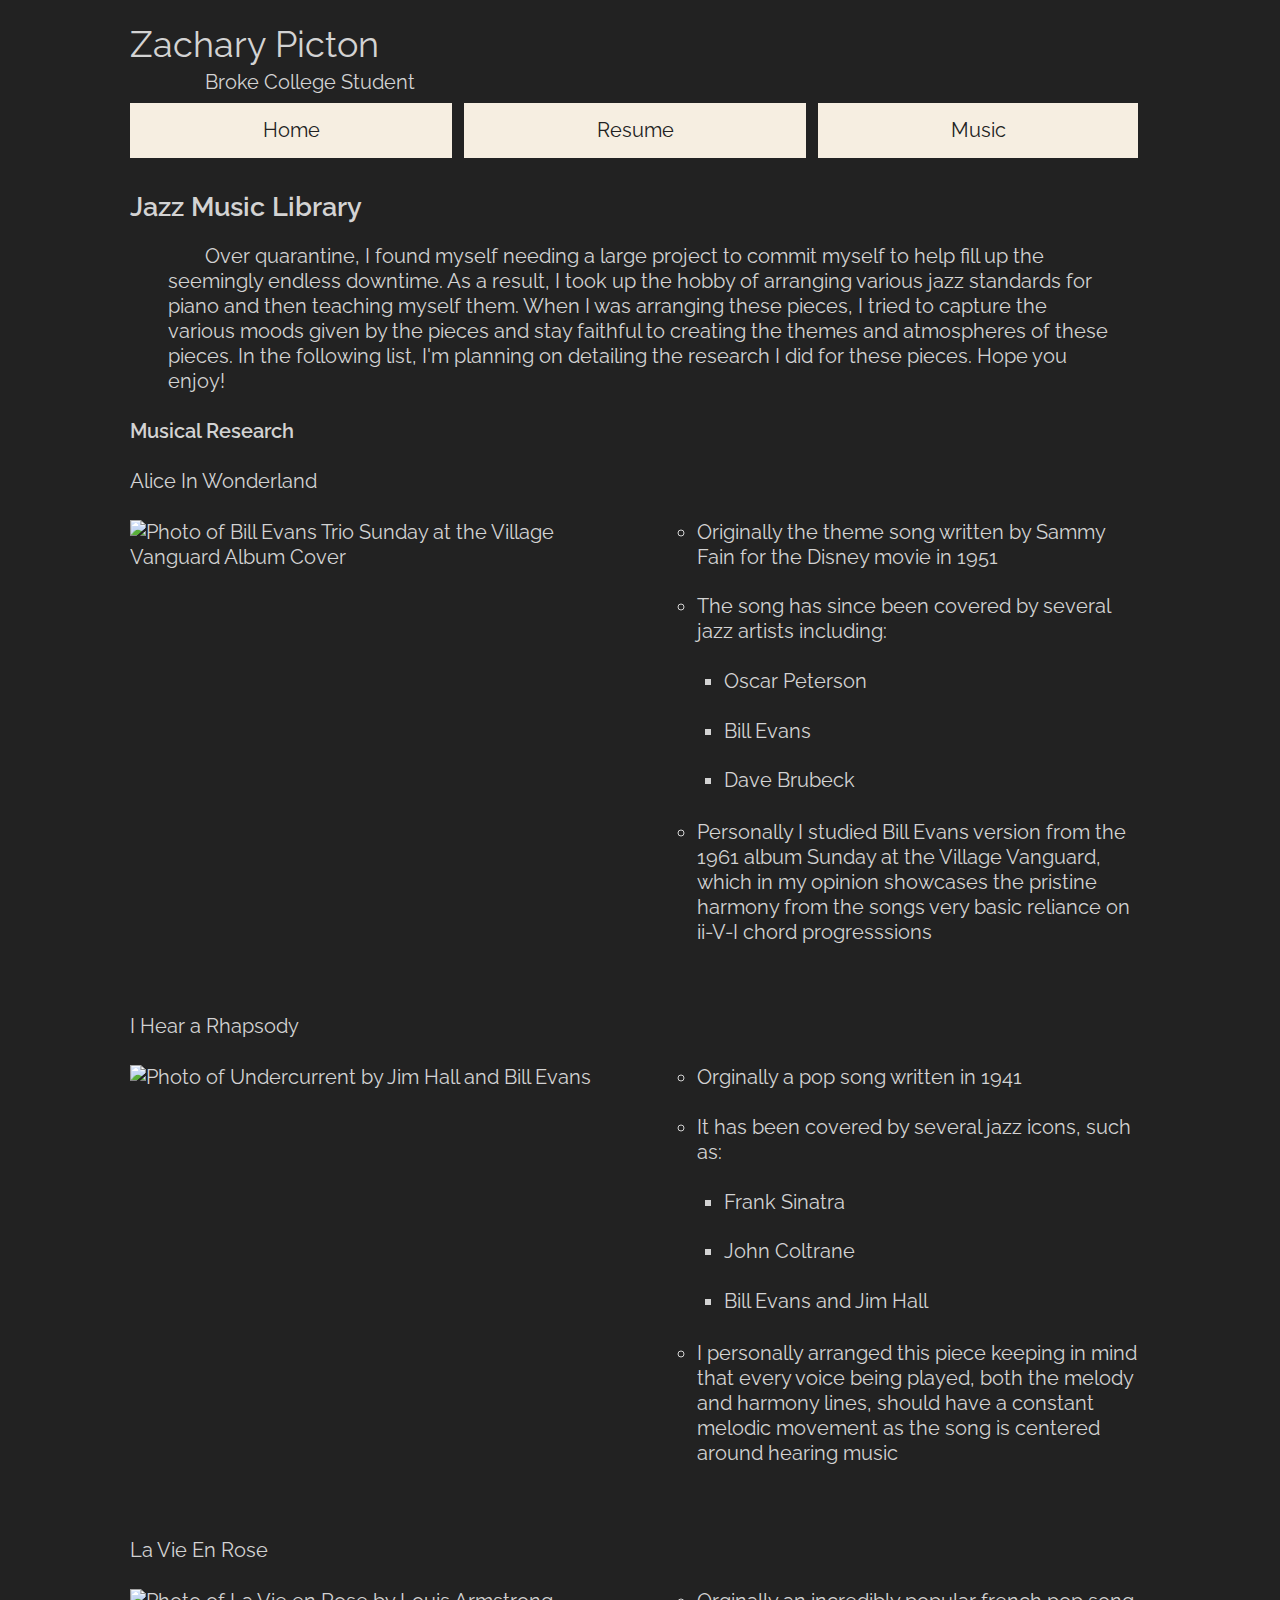
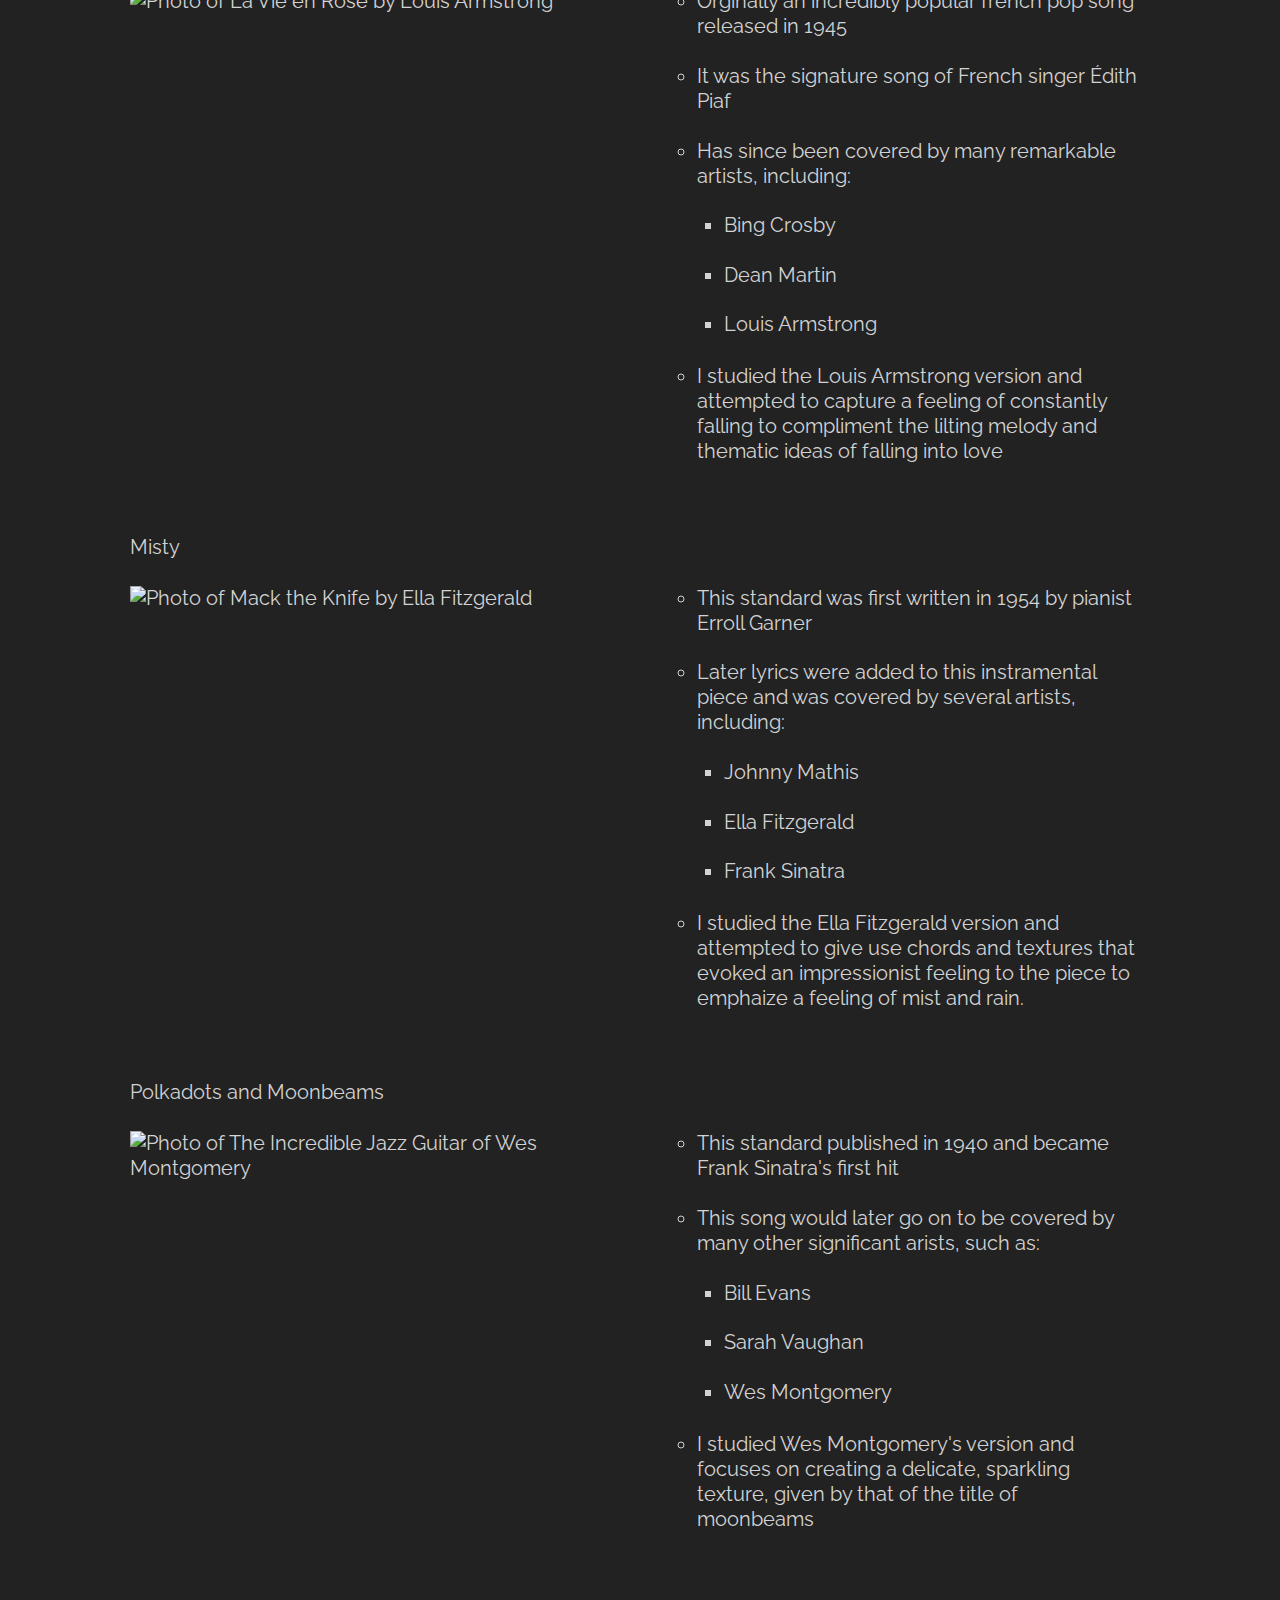
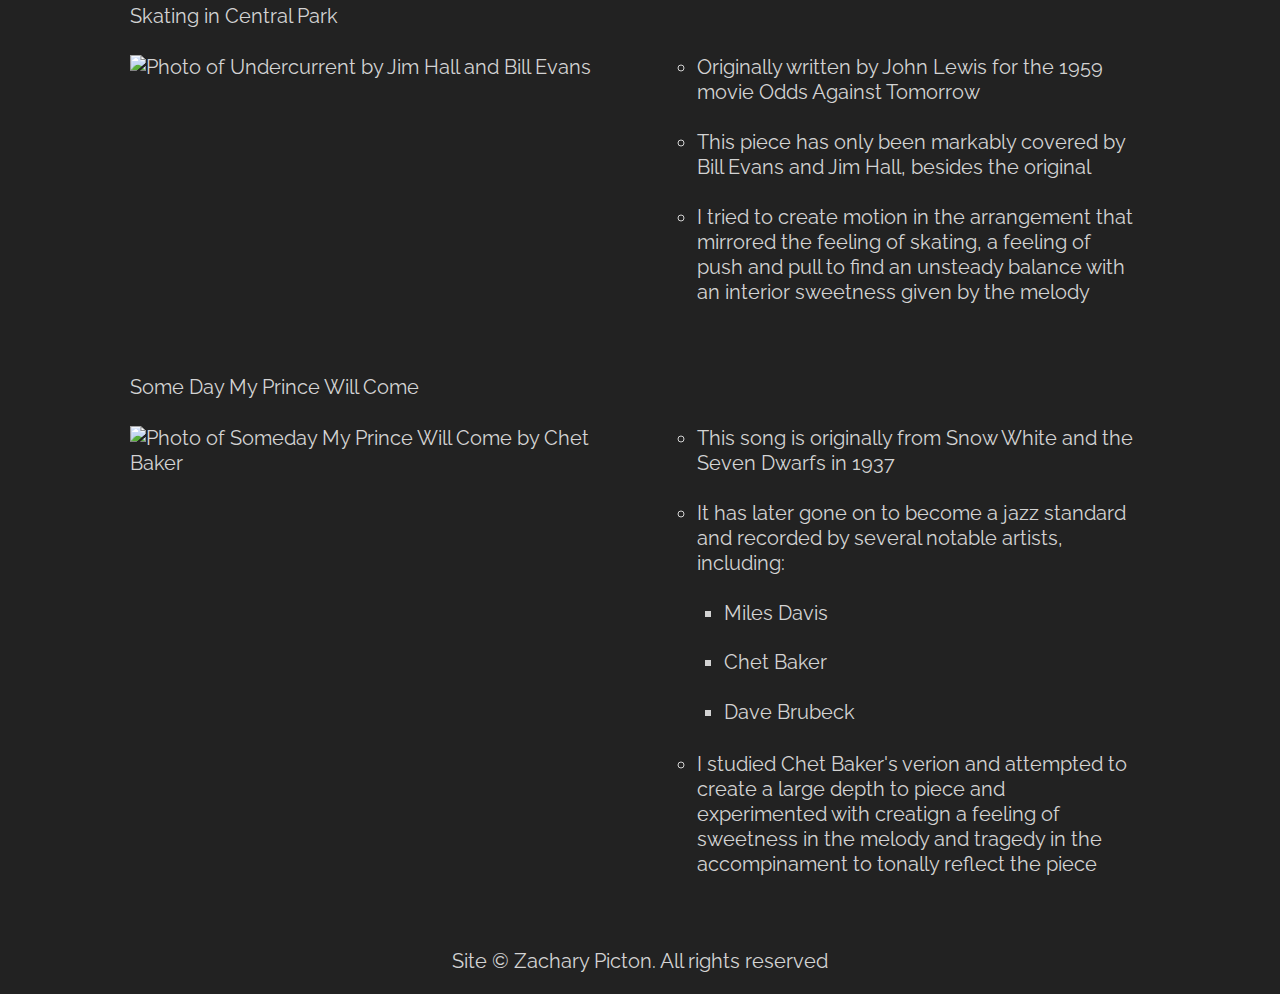
==== music/index.html @ b750ab3f "Add final slash on links for photos" ====
<!DOCTYPE html>
<html lang="en">
  <head>
    <title>Zachary Picton: Music</title>
    <meta name="viewport" content="width=device-width,initial-scale=1.0,shrink-to-fit=none" />
    <meta charset="utf-8" />
    <link rel="stylesheet" href="../assets/css/screen.css"/>
  </head>
  <body>
    <header id="header">
      <h1>Zachary Picton</h1>
      <p class="subheader">Broke College Student</p>
    </header>
    <nav id="navigation">
      <ul class="nav">
        <li><a href="../index.html">Home</a></li>
        <li><a href="../resume/index.html">Resume</a></li>
        <li><a href="../music/index.html">Music</a></li>
      </ul>
    </nav>
    <main id="content">
      <h2>Jazz Music Library</h2>
      <aside id="context">
        <p>
          Over quarantine, I found myself needing a large project to commit
          myself to help fill up the seemingly endless downtime. As a result, I
          took up the hobby of arranging various jazz standards for piano and
          then teaching myself  them. When I was arranging these pieces, I tried
          to capture the various  moods given by the pieces and stay faithful to
          creating the themes and atmospheres of these pieces. In the following
          list, I'm planning on detailing the research I did for these pieces.
          Hope you enjoy!
        </p>
      </aside>
      <section id="scores">
        <h3>Musical Research</h3>
        <ul class="music">
          <li class="title">Alice In Wonderland</li>
          <li class="photo">
            <figure class="alice">
              <img src="../assets/img/bill evans trio.jpg/"
              alt="Photo of Bill Evans Trio Sunday at the Village Vanguard
              Album Cover"/>
              <figcaption>
                <ul class="info">
                  <li class="active">
                    Originally the theme song written by Sammy Fain for the
                    Disney movie in 1951
                  </li>
                  <li class="active">
                    The song has since been covered by several jazz artists
                    including:
                    <ul class="post">
                      <li class="artist">Oscar Peterson</li>
                      <li class="artist">Bill Evans</li>
                      <li class="artist">Dave Brubeck</li>
                    </ul>
                  </li>
                  <li class="active">
                    Personally I studied Bill Evans version from the 1961 album
                    Sunday at the Village Vanguard, which in my opinion
                    showcases the pristine harmony from the songs very basic
                    reliance on ii-V-I chord progresssions
                  </li>
                </ul>
              </figcaption>
            </figure>
          </li>
          <li class="title">I Hear a Rhapsody</li>
          <li class="photo">
            <figure class="rhapsody">
              <img src="../assets/img/skating.jpg/"
              alt="Photo of Undercurrent by Jim Hall and Bill Evans" />
              <figcaption>
                <ul class="info">
                  <li class="active">
                    Orginally a pop song written in 1941
                  </li>
                  <li class="active">
                    It has been covered by several jazz
                    icons, such as:
                    <ul class="post">
                      <li class="artist">Frank Sinatra</li>
                      <li class="artist">John Coltrane</li>
                      <li class="artist">Bill Evans and Jim Hall</li>
                    </ul>
                  </li>
                  <li class="active">
                    I personally arranged this piece keeping in mind that every
                    voice being played, both the melody and harmony lines,
                    should have a constant melodic movement as the song is
                    centered around hearing music
                  </li>
                </ul>
              </figcaption>
            </figure>
          </li>
          <li class="title">La Vie En Rose</li>
          <li class="photo">
            <figure class="rose">
              <img src="../assets/img/la vie en rose.jpg/"
              alt="Photo of La Vie en Rose by Louis Armstrong" />
              <figcaption>
                <ul class="info">
                  <li class="active">
                    Orginally an incredibly popular french pop song released in
                    1945
                  </li>
                  <li class="active">
                    It was the signature song of French singer Édith Piaf
                  </li>
                  <li class="active">
                    Has since been covered by many remarkable artists,
                    including:
                    <ul class="post">
                      <li class="artist">Bing Crosby</li>
                      <li class="artist">Dean Martin</li>
                      <li class="artist">Louis Armstrong</li>
                    </ul>
                  </li>
                  <li class="active">
                    I studied the Louis Armstrong version and attempted to
                    capture a feeling of constantly falling to compliment the
                    lilting melody and thematic ideas of falling into love
                  </li>
                  </ul>
              </figcaption>
            </figure>
          </li>
          <li class="title">Misty</li>
          <li class="photo">
            <figure class="misty">
              <img src="../assets/img/misty.jpg/"
              alt="Photo of Mack the Knife by Ella Fitzgerald" />
              <figcaption>
                <ul class="info">
                  <li class="active">
                    This standard was first written in 1954 by pianist Erroll
                    Garner
                  </li>
                  <li class="active">
                    Later lyrics were added to this instramental piece and was
                    covered by several artists, including:
                    <ul class="post">
                      <li class="artist">Johnny Mathis</li>
                      <li class="artist">Ella Fitzgerald</li>
                      <li class="artist">Frank Sinatra</li>
                    </ul>
                  </li>
                  <li class="active">
                    I studied the Ella Fitzgerald version and attempted to give
                    use chords and textures that evoked an impressionist feeling
                    to the piece to emphaize a feeling of mist and rain.
                  </li>
                </ul>
              </figcaption>
            </figure>
          </li>
          <li class="title">Polkadots and Moonbeams</li>
          <li class="photo">
            <figure class="polkadots">
              <img src="../assets/img/polkadots and moonbeams.jpg/"
              alt="Photo of The Incredible Jazz Guitar of Wes Montgomery" />
              <figcaption>
                <ul class="info">
                  <li class="active">
                    This standard published in 1940 and became Frank Sinatra's
                    first hit
                  </li>
                  <li class="active">
                    This song would later go on to be covered by many other
                    significant arists, such as:
                    <ul class="post">
                      <li class="artist">Bill Evans</li>
                      <li class="artist">Sarah Vaughan</li>
                      <li class="artist">Wes Montgomery</li>
                    </ul>
                  </li>
                  <li class="active">
                    I studied Wes Montgomery's version and focuses on creating a
                    delicate, sparkling texture, given by that of the title of
                    moonbeams
                  </li>
                </ul>
              </figcaption>
            </figure>
          </li>
          <li class="title">Skating in Central Park</li>
          <li class="photo">
            <figure class="central">
              <img src="../assets/img/skating.jpg/"
              alt="Photo of Undercurrent by Jim Hall and Bill Evans" />
              <figcaption>
                <ul class="info">
                  <li class="active">
                    Originally written by John Lewis for the 1959 movie Odds
                    Against Tomorrow
                  </li>
                  <li class="active">
                    This piece has only been markably covered by Bill Evans and
                    Jim Hall, besides the original
                  </li>
                  <li class="active">
                    I tried to create motion in the arrangement that mirrored
                    the feeling of skating, a feeling of push and pull to find
                    an unsteady balance with an interior sweetness given by the
                    melody
                  </li>
                </ul>
              </figcaption>
            </figure>
          </li>
          <li class="title">Some Day My Prince Will Come</li>
          <li class="photo">
            <figure class="prince">
              <img src="../assets/img/Capture.jpg/"
              alt="Photo of Someday My Prince Will Come by Chet Baker" />
              <figcaption>
                <ul class="info">
                  <li class="active">
                    This song is originally from Snow White and the Seven Dwarfs
                    in 1937
                  </li>
                  <li class="active">
                    It has later gone on to become a jazz standard and recorded
                    by several notable artists, including:
                    <ul class="post">
                      <li class="artist">Miles Davis</li>
                      <li class="artist">Chet Baker</li>
                      <li class="artist">Dave Brubeck</li>
                    </ul>
                  </li>
                  <li class="active">
                    I studied Chet Baker's verion and attempted to create a
                    large depth to piece and experimented with creatign a
                    feeling of sweetness in the melody and tragedy in the
                    accompinament to tonally reflect the piece
                  </li>
                </ul>
              </figcaption>
            </figure>
          </li>
        </ul>
      </section>
    </main>
    <footer id="footer">
      <p class="footer">Site &copy; Zachary Picton. All rights reserved</p>
    </footer>
  </body>
</html>
---- assets/css/screen.css ----
@import url("https://fonts.googleapis.com/css2?family=Raleway:ital,wght@0,300;0,400;1,300;1,400&display=swap");
/*@import url("//basehold.it/25");*/
/* http://meyerweb.com/eric/tools/css/reset/
   v2.0 | 20110126
   License: none (public domain)
*/
/* stylelint-disable */
a,abbr,acronym,address,applet,article,aside,audio,b,big,blockquote,body,canvas,caption,center,cite,code,dd,del,details,dfn,div,dl,dt,em,embed,fieldset,figcaption,figure,footer,form,h1,h2,h3,h4,h5,h6,header,hgroup,html,i,iframe,img,ins,kbd,label,legend,li,mark,menu,nav,object,ol,output,p,pre,q,ruby,s,samp,section,small,span,strike,strong,sub,summary,sup,table,tbody,td,tfoot,th,thead,time,tr,tt,u,ul,var,video{margin:0;padding:0;border:0;font:inherit;vertical-align:baseline}article,aside,details,figcaption,figure,footer,header,hgroup,main,menu,nav,section{display:block}html,.stylelint{line-height:1}body,.stylelint{line-height:inherit}ol,ul{list-style:none}blockquote,q{quotes:none}blockquote:after,blockquote:before,q:after,q:before{content:'';content:none}table{border-collapse:collapse;border-spacing:0}
/* stylelint-enable */

/* Begin site styles below */

/* base styles */
html {
  font-family: Raleway, "Hoefler Text", Georgia, "Times New Roman", sans-serif;
  font-size: 1.25em; /* 20/16=1.25*/
  line-height: 1.25em; /*25/20=1.25*/
  background: #222;
  color: #D3D3D3;
  padding: 1em; /*25/25=1*/
}

@supports (display: grid) {
  /* No L/R padding when we have grid...*/
  html { padding: 1em 0; }/*25/25=1*/
}

body {
  /* ...because we'll use columns to keep the content away from the edge of the viewport */
  display: grid;
  grid-template-columns: minmax(1em,1fr /*25/25=1*/) minmax(min-content,85ch) minmax(1em,1fr /*25/25=1*/);
}

header, nav, main, footer {
  grid-column: 2/3;
}

h1 {
  font-size: 1.7769em; /* 35.538/20=1.7769     two steps up modular scale */
  line-height: 1.406944679em; /*50/35.538=1.406944679*/
}

h2 {
  font-size: 1.333em; /* 26.66/20=1.333 */
  padding-top: 0.9377344336em; /*25/26.66=.9377344336 */
  margin-bottom: 0.9377344336em; /*25/26.66=.9377344336 */
  font-weight: 600;
}

h3 {
  margin-top: 1.25em; /*25/20=1.25*/
  margin-bottom: 1.25em; /*25/20=1.25*/
  font-weight: 600;
}

h3.edu {
  margin-top: 0.83335em; /*16.667/20=.83335*/
}

h4 {
  padding-bottom: 0.83335em;/*16.667/20=.83335*/
}

h4.addy {
  padding-bottom: 0.83335em;/*16.667/20=.83335*/
}

p {
  text-indent: 1.875em; /*37.5/20=1.875*/
  padding-left: 0.55555em; /*11.111/20=.55555*/
  padding-right: 0.55555em; /*11.111/20=.55555*/
}

p.subheader {
  text-indent: 0;
}

p.footer {
  text-indent: 0;
  text-align: center;
}

li {
  margin-top: 0.4em; /*8/20=.4*/
}

li.active {
  padding-bottom: 0.83335em; /*16.667/20=.83335*/
}

li.artist,
li.task {
  padding-top: 0.83335em; /*16.667/20=.83335*/
}

li.title {
  padding-bottom: 0.9em;  /*18/20=.9*/
}

ul.info {
  padding-left: 1.2em; /*30/25=1.5*/
  list-style-type: circle;
}

ul.active {
  padding-left: 1em; /*25/25=1.25*/
  padding-bottom: 0.44444em; /*11.111/25=.44444*/
  list-style-type: circle;
}
ul.post {
  padding-left: 1.333em;/*33.325/25=1.333*/
  list-style-type: square;
  padding-bottom: 0.1em; /*2/20=0.1*/
}
ul.artists,
ul.tasks {
  padding-left: 1.77688em; /*44.422/25=1.77688*/
  list-style-type: circle;
}
img {
  display: block;
  max-width: 100%;
  height: auto;
  margin-left: auto;
  margin-right: auto;
  padding-bottom: 1.25em; /*25/20=1.25*/
}
section.break {
  padding-bottom: 0.83335em; /*16.667/20=.83335*/
}
figure.alice,
figure.misty {
  padding-bottom: 0.83335em;  /*16.667/20=.83335*/
}
figure.rhapsody,
figure.polkadots,
figure.prince {
  padding-bottom: 1em; /*20/20=1*/
}
figure.rose,
figure.central {
  padding-bottom: 0.9em; /*18/20=.9*/
}



/* layout styles */


/* Modular Styles */
.nav a {
  display: block;
  text-decoration: none;
  background: #f6eee1;
  color: #222;
  padding: 0.75em; /*15/20=.75*/
}
.nav li {
  padding-bottom: 1.666666666666666666em; /*25/20=1.25*/
}
.nav a:hover {
  background: #ebdabc;
}

/* state styles */

@media screen and (min-width: 20.625em) { /*330/16=20.625*/
  .nav {
    display: flex;
  }
  .nav::after {
    content: "";
    display: block;
    clear: both;
    float: none;
  }
  .nav li {
    text-align: center;
    padding-bottom: 1.25em; /*25/20=1.25*/

    /*Layout w/ floats */
    float: left;
    width: 33.33333333333%;

    /* layout w/ flexbox*/
    flex: 1 1 auto;
  }
  @supports (display: flex) {
    .nav li {
      width: auto;
    }
  }
  .nav a {
    margin-right: 0.6em; /*12/20=.6*/
  }
  .nav li:last-child {
    margin-right: 0;
  }
  h2 {
    padding-top: 0.4em; /*8/20=.4*/
  }
  h3 {
    font-weight: 600;
  }
  p.subheader {
    text-indent: 1.875em; /*37.5/20=1.875*/
  }
}

@media screen and (min-width: 37.5em) { /*600/16=37.5*/
  p {
    padding-left: 1.875em; /*37.5/20=1.875*/
    padding-right: 1.875em; /*37.5/20=1.875*/
  }
  figure::after,
  section::after {
    content: "";
    display: block;
    clear: both;
    float: none;
  }
  figure img {
    float: left;
    width: 50%;
  }
  figure {
    margin-bottom: 1.8em; /*36/20=1.8*/
    clear: both;
    float: none;
  }
  figcaption {
    /*padding-left: 52%; /* All browsers get this close-enough value... */
    padding-left: calc(50% + 1.666666666666666666em); /* calc()-supporting browsers get the precise value. */
    padding-right: 0.6em; /*12/20=.6*/
    text-align: left;
  }
}
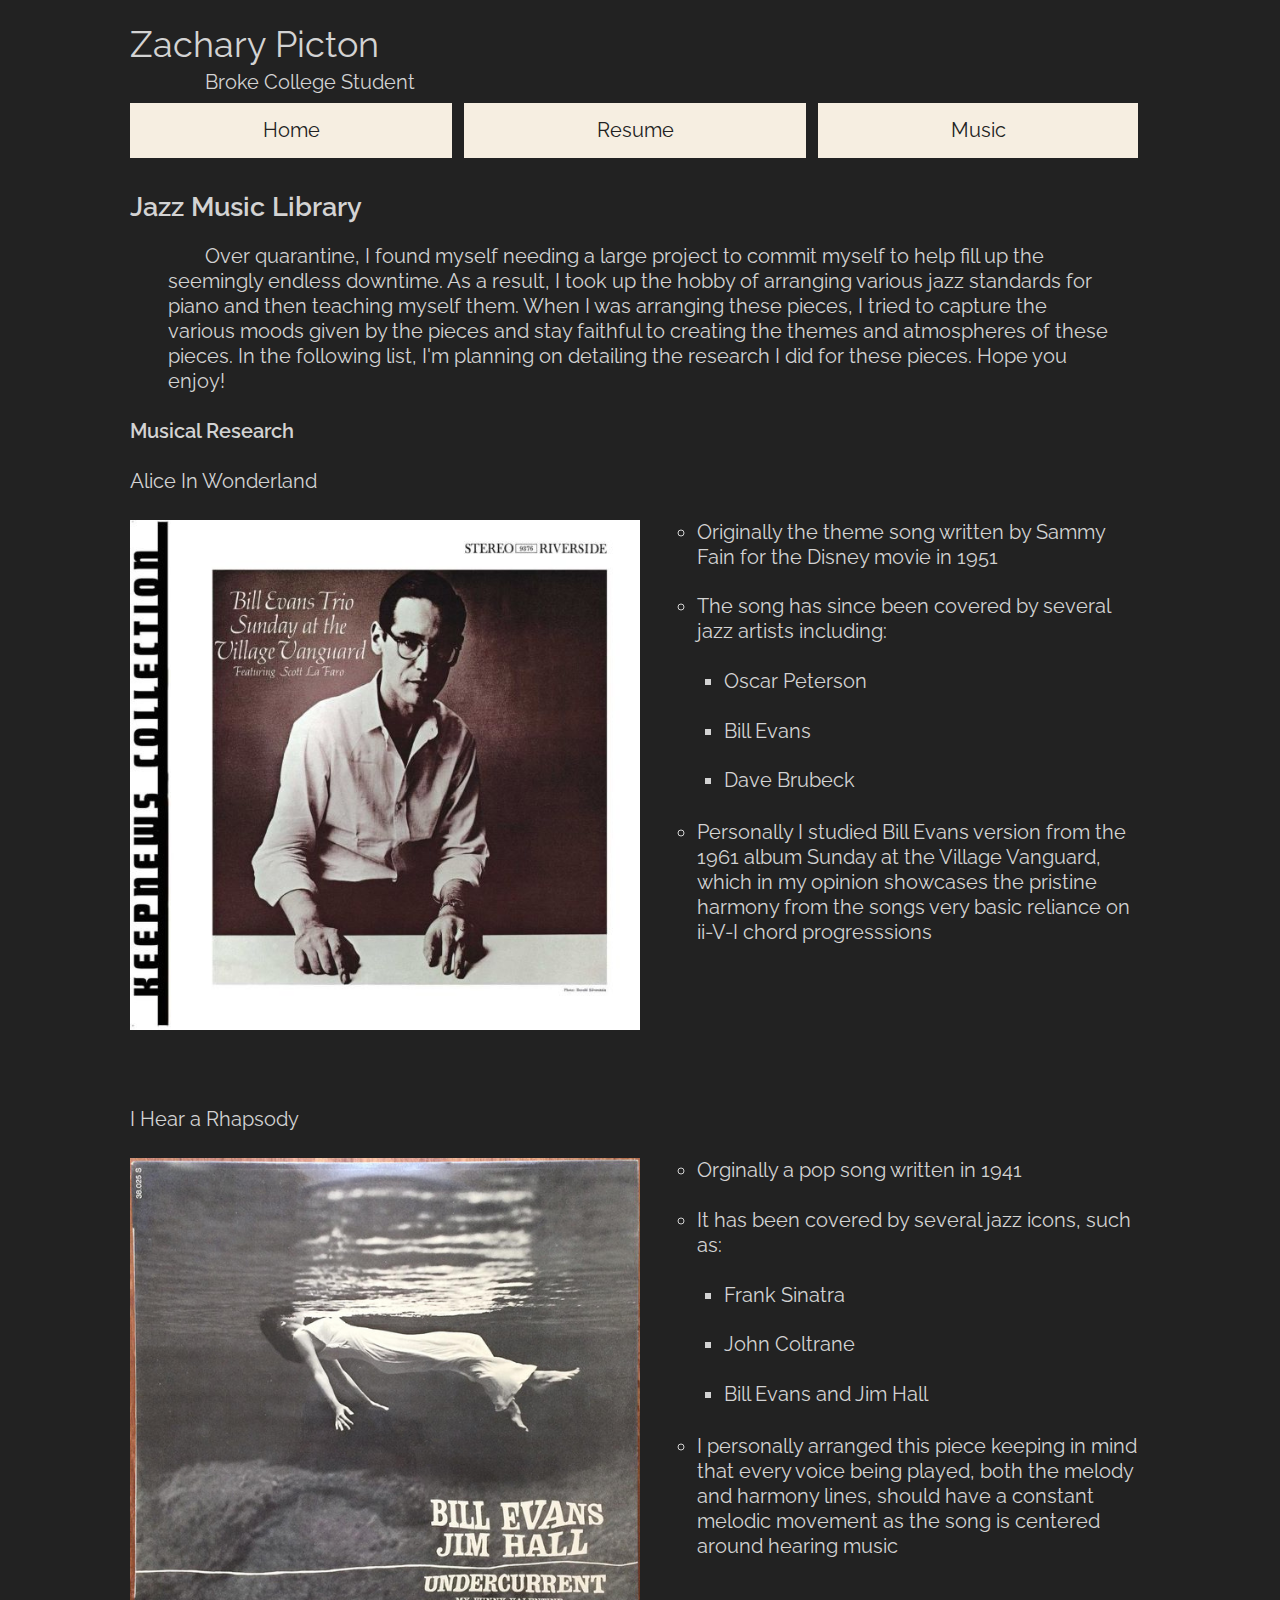
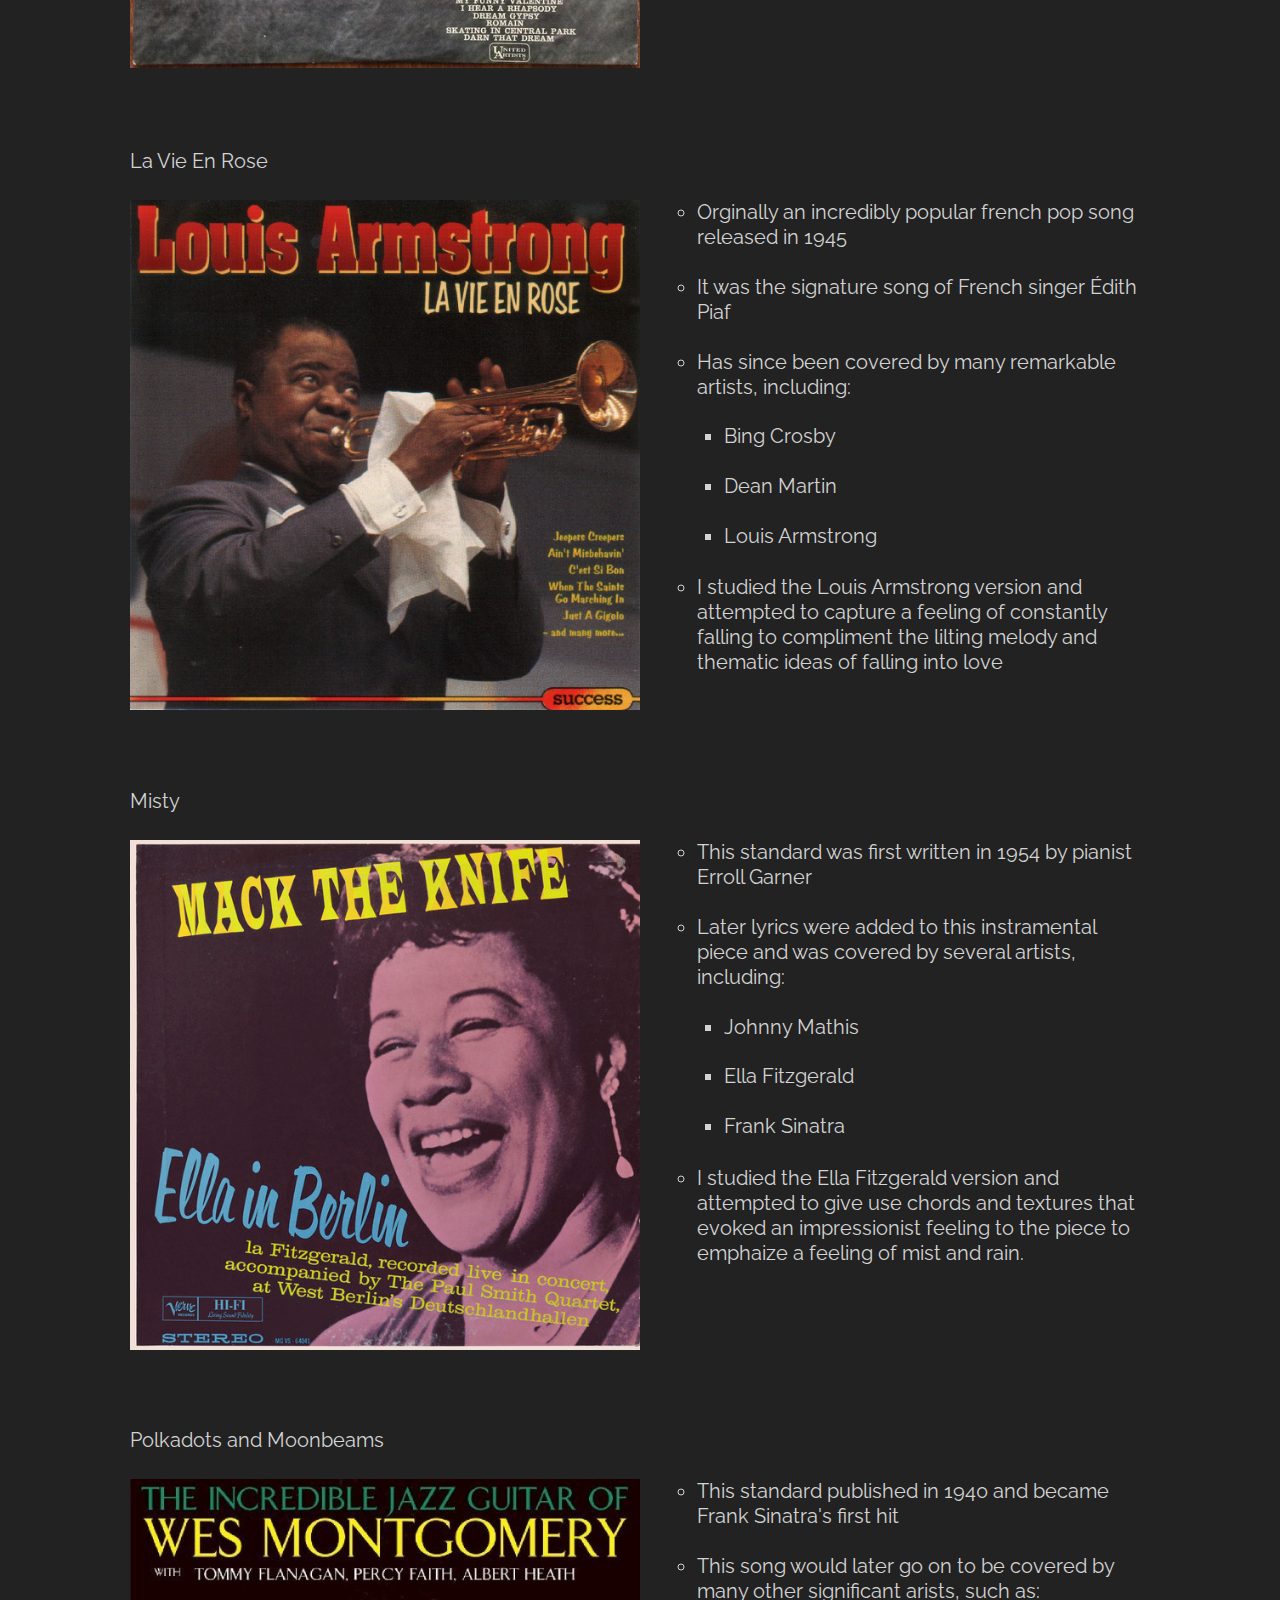
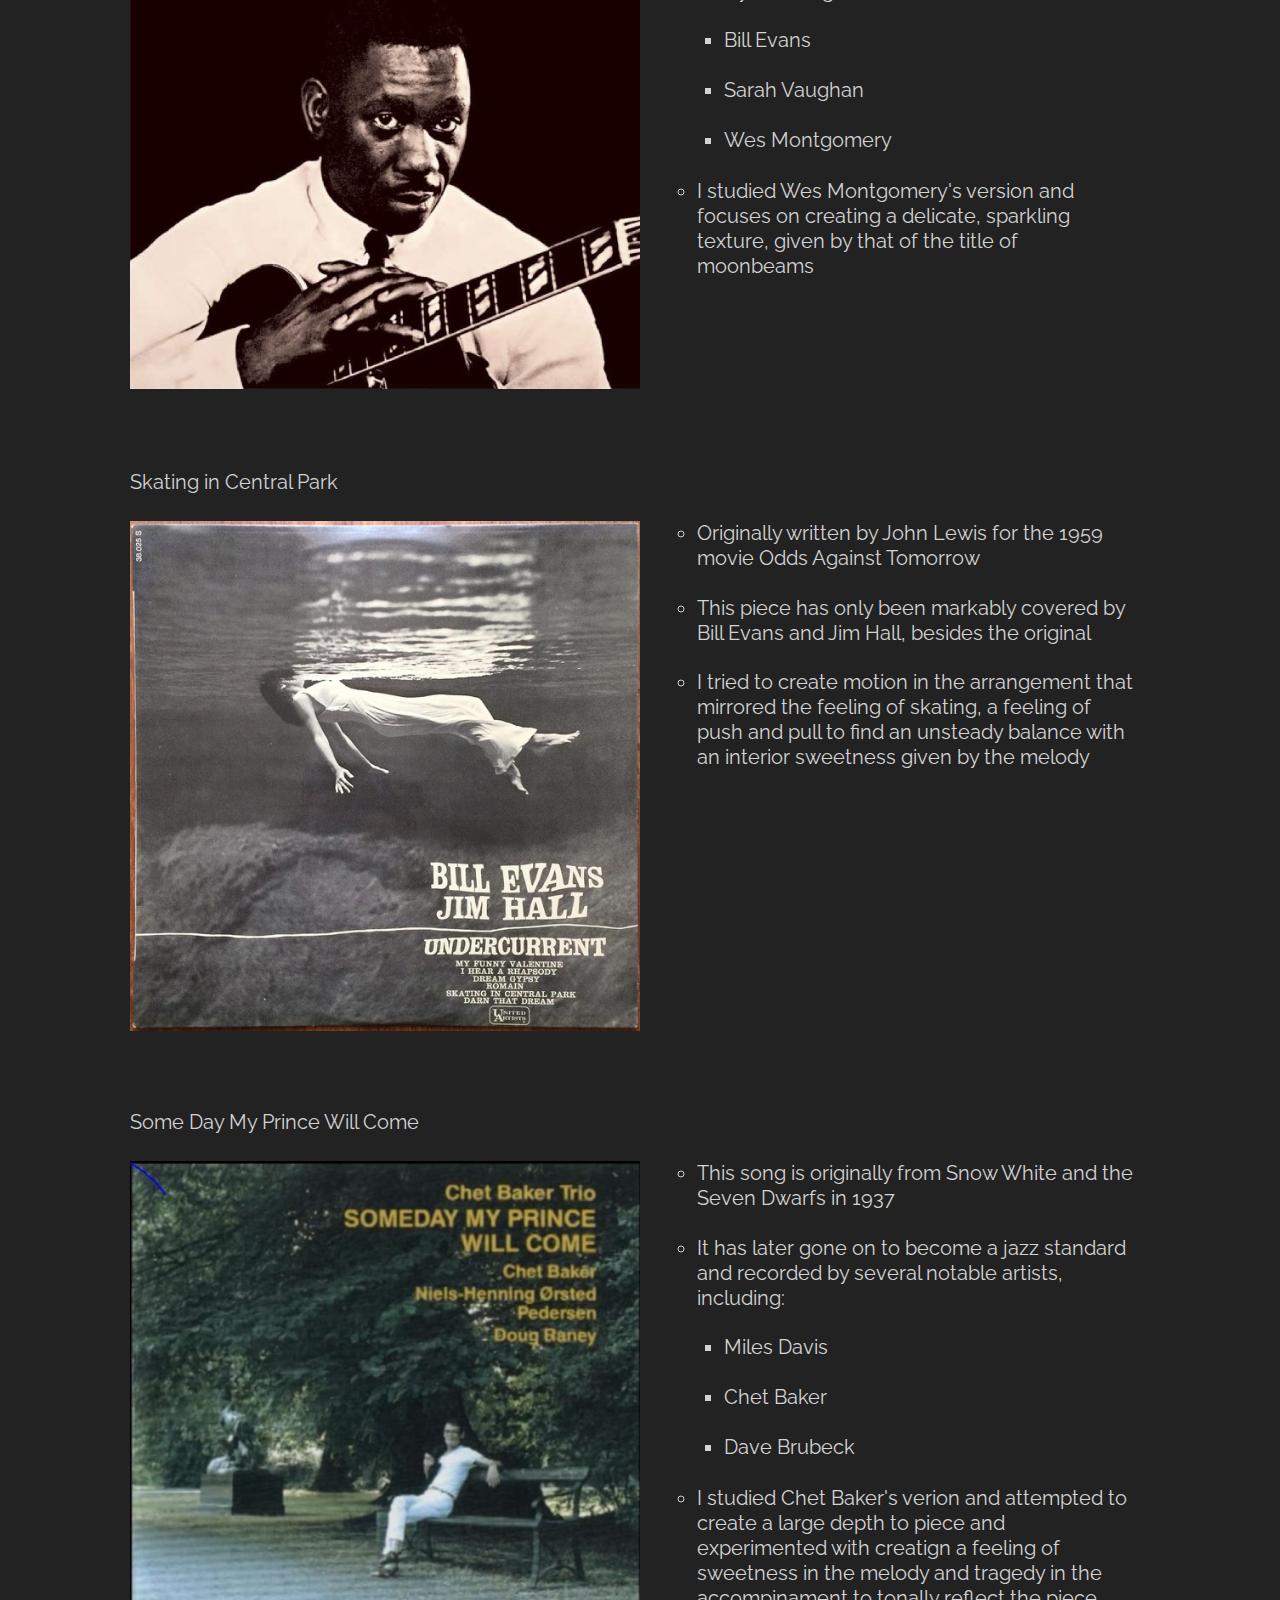
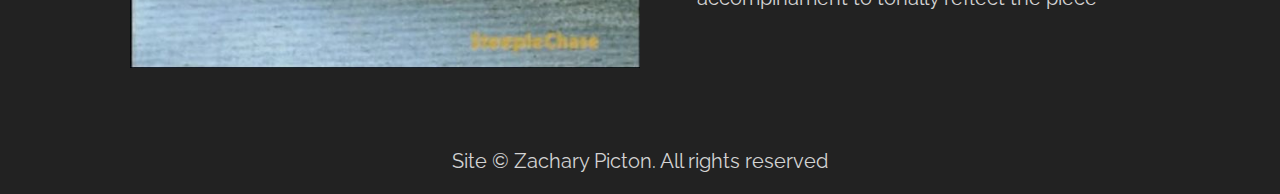
==== commit 139419be: "Adjust address for images" ====
--- a/music/index.html
+++ b/music/index.html
@@ -38,7 +38,7 @@
           <li class="title">Alice In Wonderland</li>
           <li class="photo">
             <figure class="alice">
-              <img src="../assets/img/bill evans trio.jpg/"
+              <img src="/assets/img/bill evans trio.jpg"
               alt="Photo of Bill Evans Trio Sunday at the Village Vanguard
               Album Cover"/>
               <figcaption>
@@ -69,7 +69,7 @@
           <li class="title">I Hear a Rhapsody</li>
           <li class="photo">
             <figure class="rhapsody">
-              <img src="../assets/img/skating.jpg/"
+              <img src="/assets/img/skating.jpg"
               alt="Photo of Undercurrent by Jim Hall and Bill Evans" />
               <figcaption>
                 <ul class="info">
@@ -98,7 +98,7 @@
           <li class="title">La Vie En Rose</li>
           <li class="photo">
             <figure class="rose">
-              <img src="../assets/img/la vie en rose.jpg/"
+              <img src="/assets/img/la vie en rose.jpg"
               alt="Photo of La Vie en Rose by Louis Armstrong" />
               <figcaption>
                 <ul class="info">
@@ -130,7 +130,7 @@
           <li class="title">Misty</li>
           <li class="photo">
             <figure class="misty">
-              <img src="../assets/img/misty.jpg/"
+              <img src="/assets/img/misty.jpg"
               alt="Photo of Mack the Knife by Ella Fitzgerald" />
               <figcaption>
                 <ul class="info">
@@ -159,7 +159,7 @@
           <li class="title">Polkadots and Moonbeams</li>
           <li class="photo">
             <figure class="polkadots">
-              <img src="../assets/img/polkadots and moonbeams.jpg/"
+              <img src="/assets/img/polkadots and moonbeams.jpg"
               alt="Photo of The Incredible Jazz Guitar of Wes Montgomery" />
               <figcaption>
                 <ul class="info">
@@ -188,7 +188,7 @@
           <li class="title">Skating in Central Park</li>
           <li class="photo">
             <figure class="central">
-              <img src="../assets/img/skating.jpg/"
+              <img src="/assets/img/skating.jpg"
               alt="Photo of Undercurrent by Jim Hall and Bill Evans" />
               <figcaption>
                 <ul class="info">
@@ -213,7 +213,7 @@
           <li class="title">Some Day My Prince Will Come</li>
           <li class="photo">
             <figure class="prince">
-              <img src="../assets/img/Capture.jpg/"
+              <img src="/assets/img/Capture.JPG"
               alt="Photo of Someday My Prince Will Come by Chet Baker" />
               <figcaption>
                 <ul class="info">
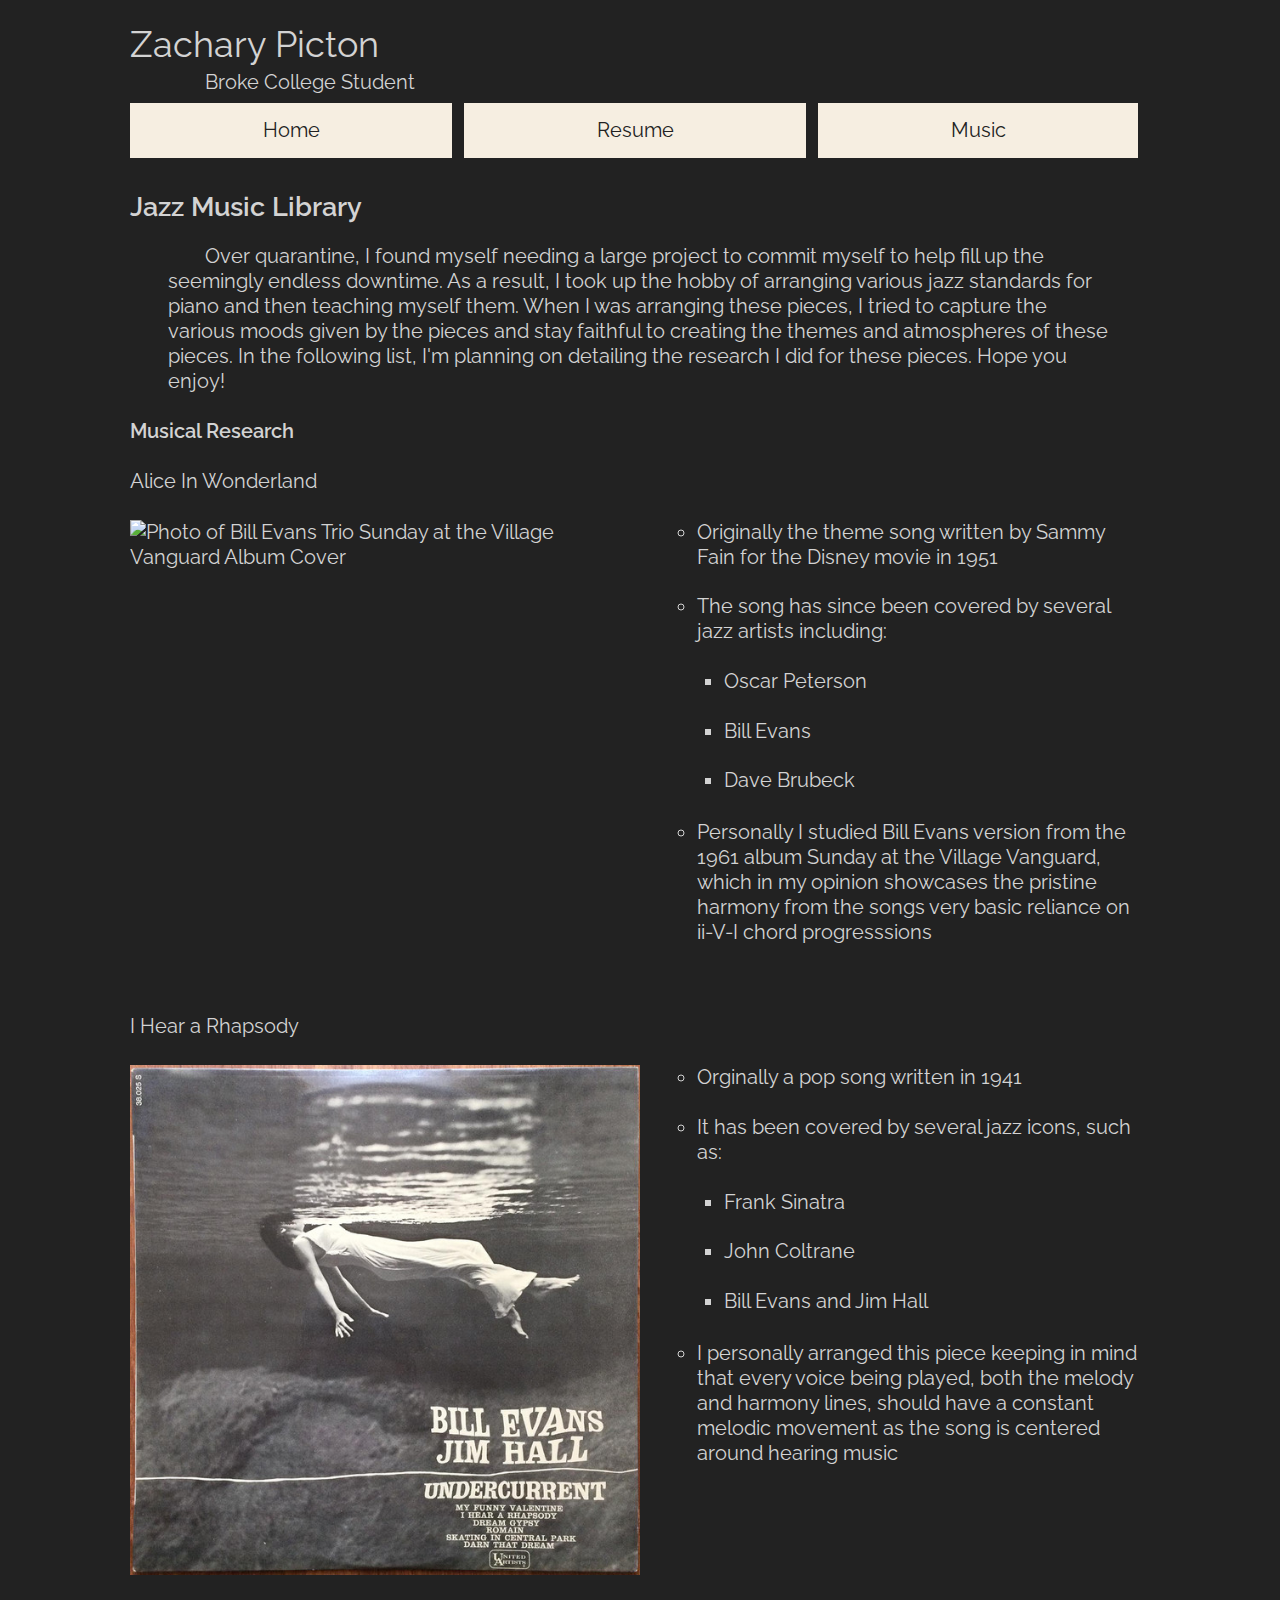
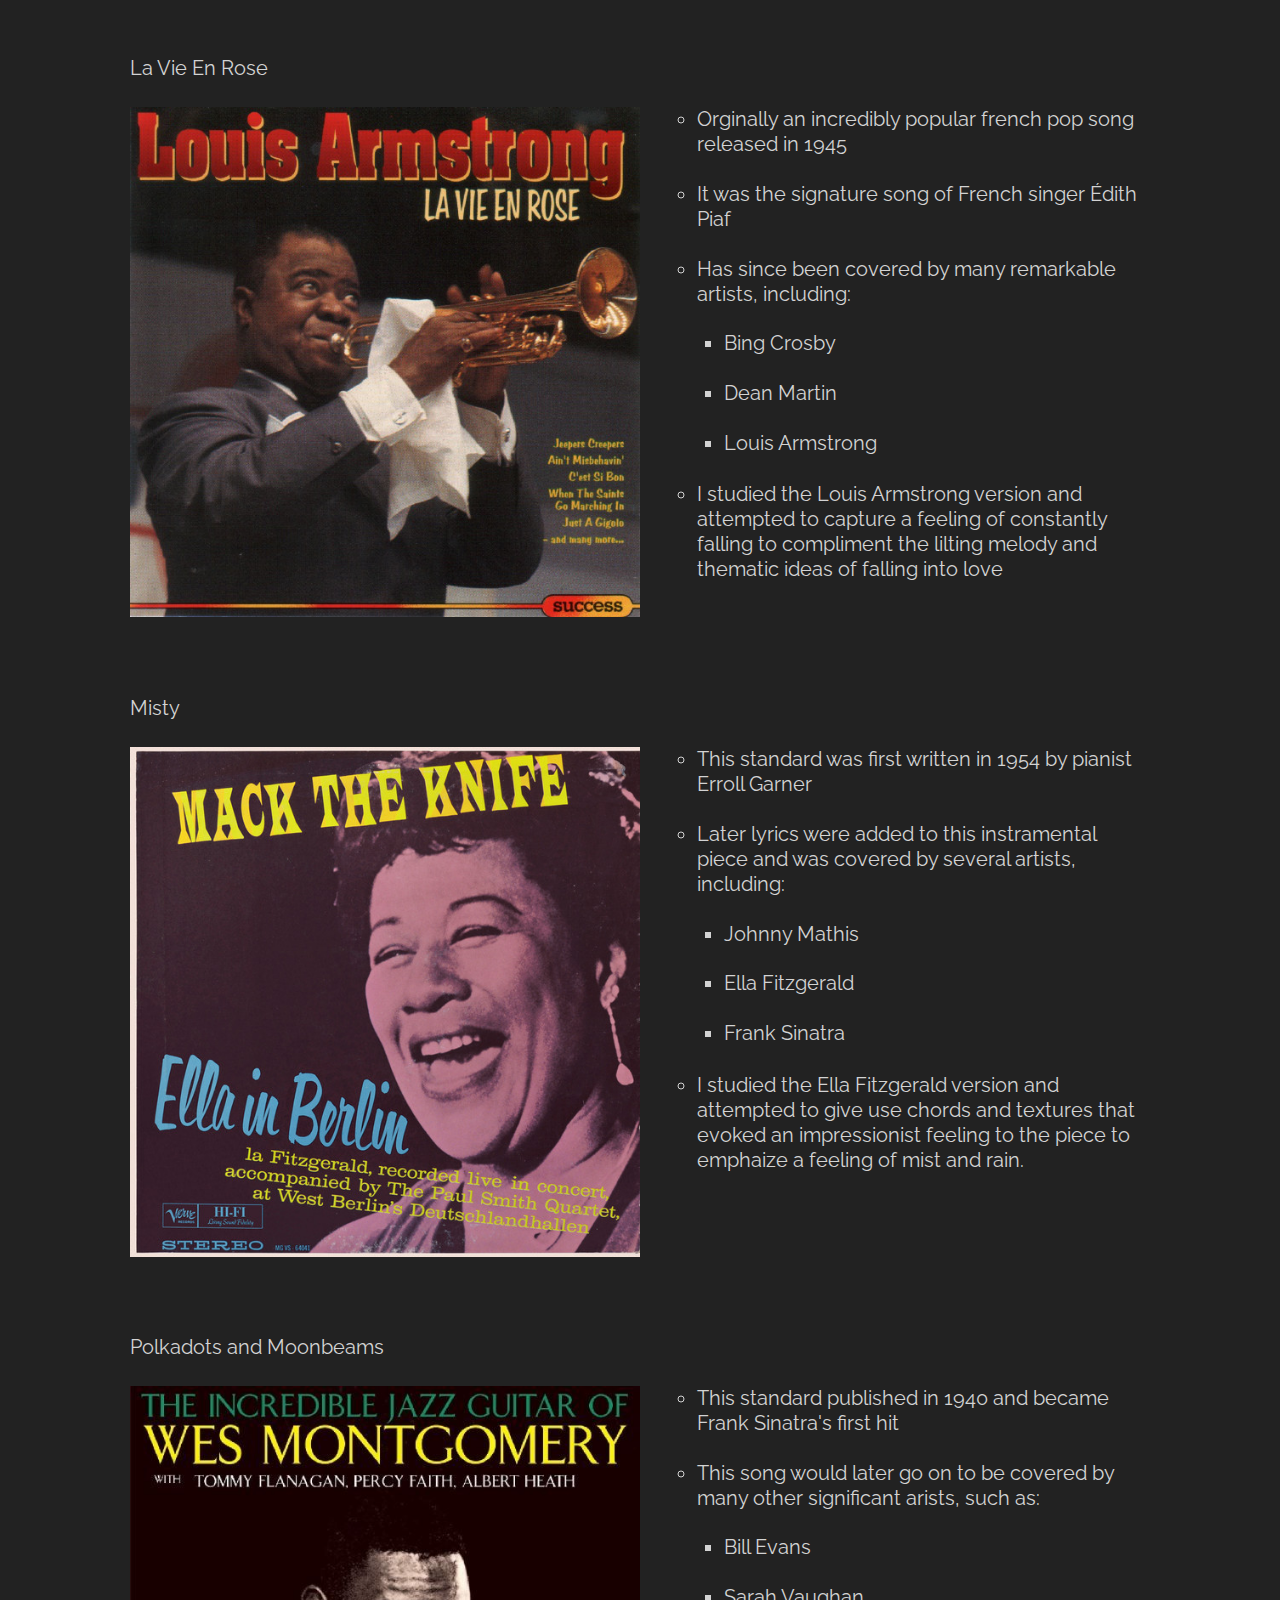
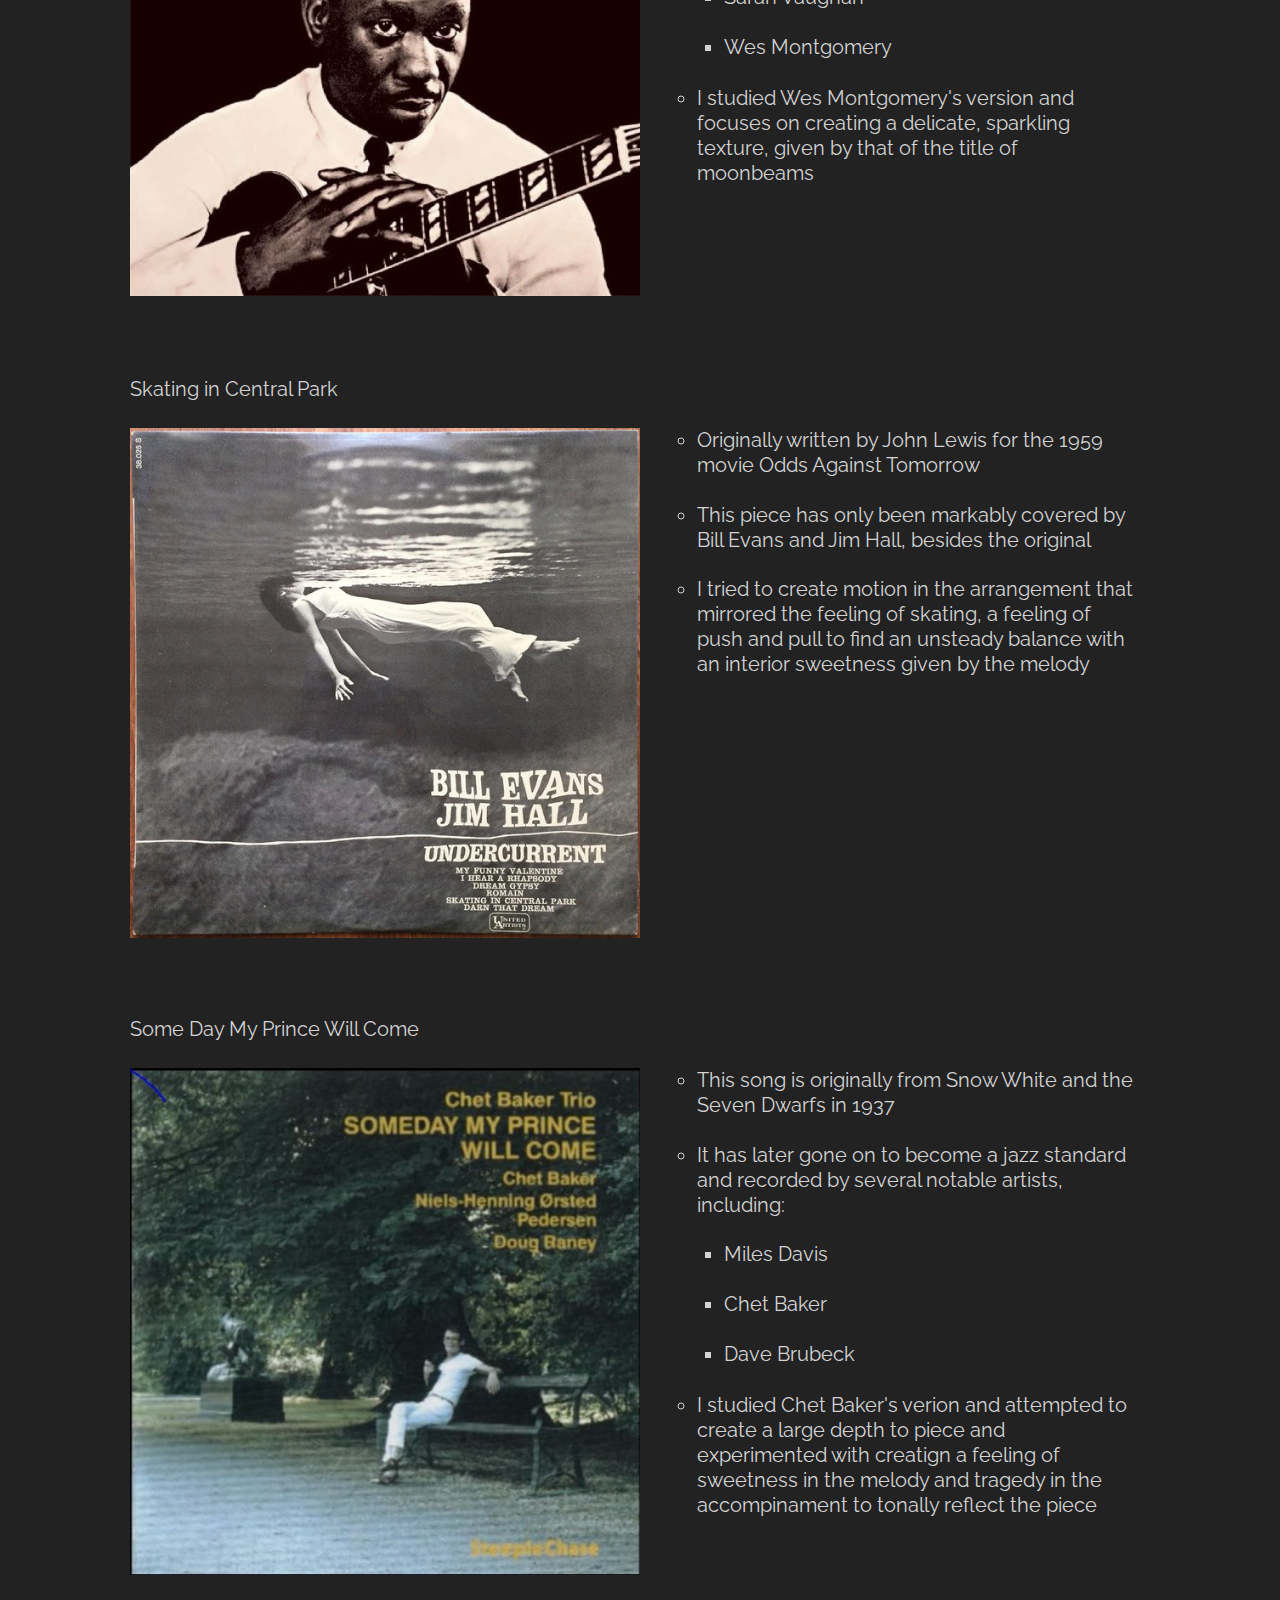
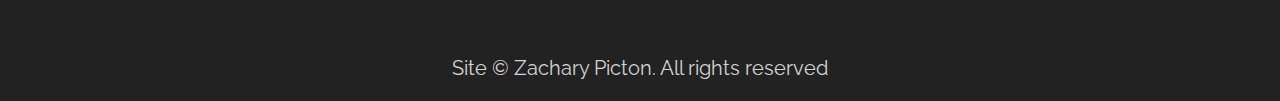
==== commit b09f7f53: "Test new address format for images" ====
--- a/music/index.html
+++ b/music/index.html
@@ -38,7 +38,7 @@
           <li class="title">Alice In Wonderland</li>
           <li class="photo">
             <figure class="alice">
-              <img src="/assets/img/bill evans trio.jpg"
+              <img src="assets/img/bill evans trio.jpg"
               alt="Photo of Bill Evans Trio Sunday at the Village Vanguard
               Album Cover"/>
               <figcaption>
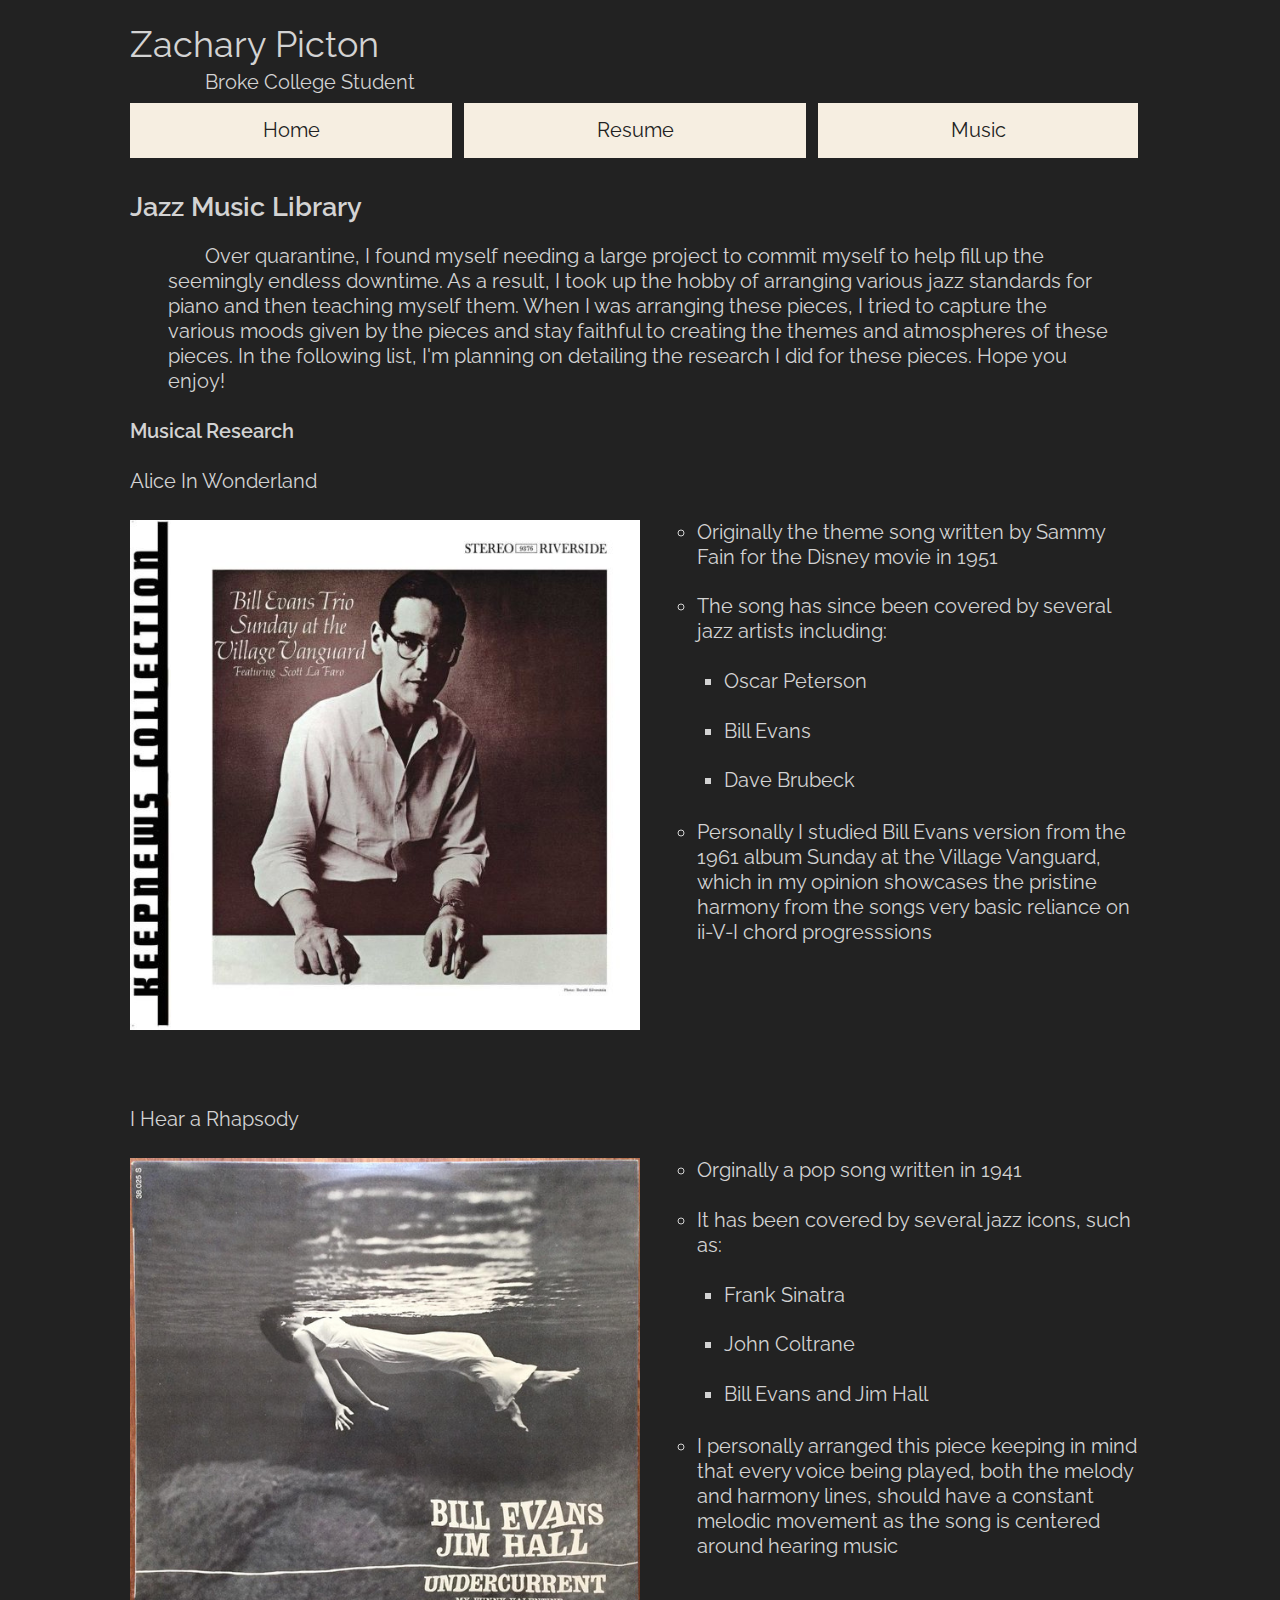
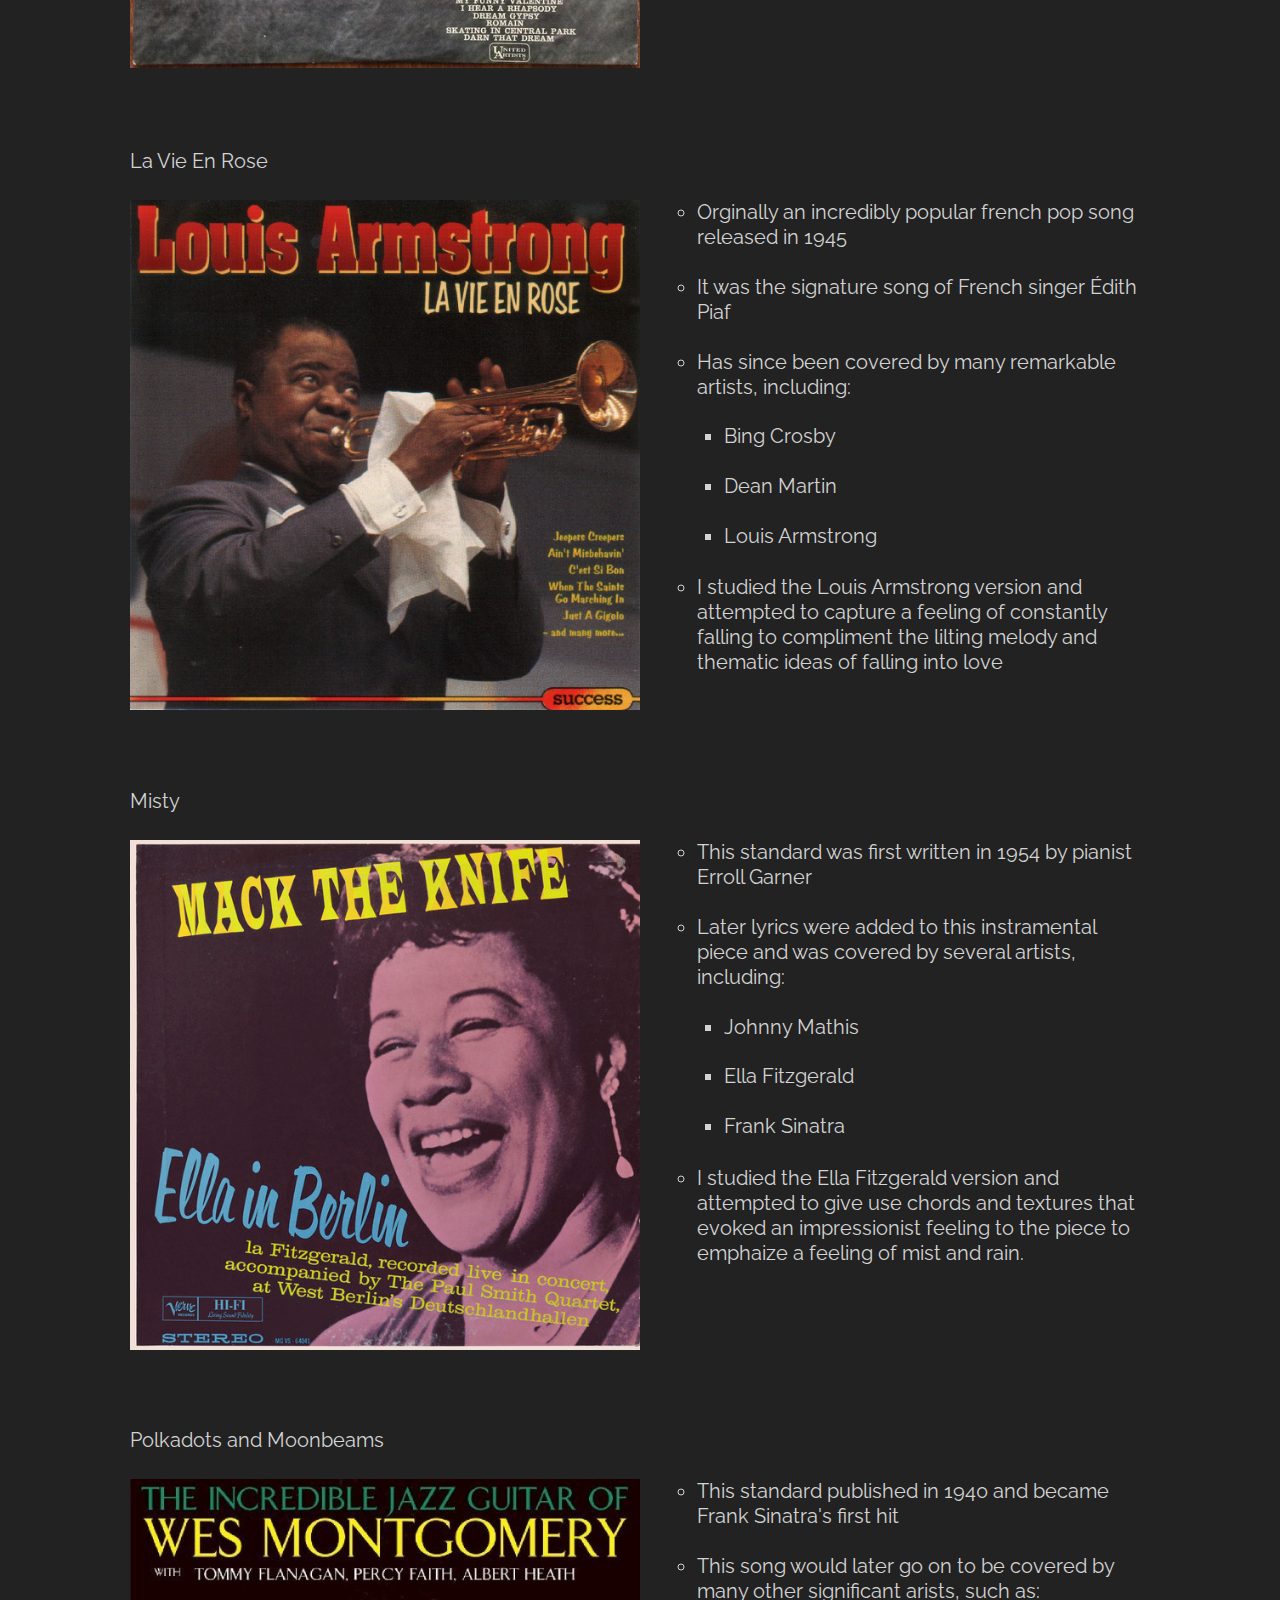
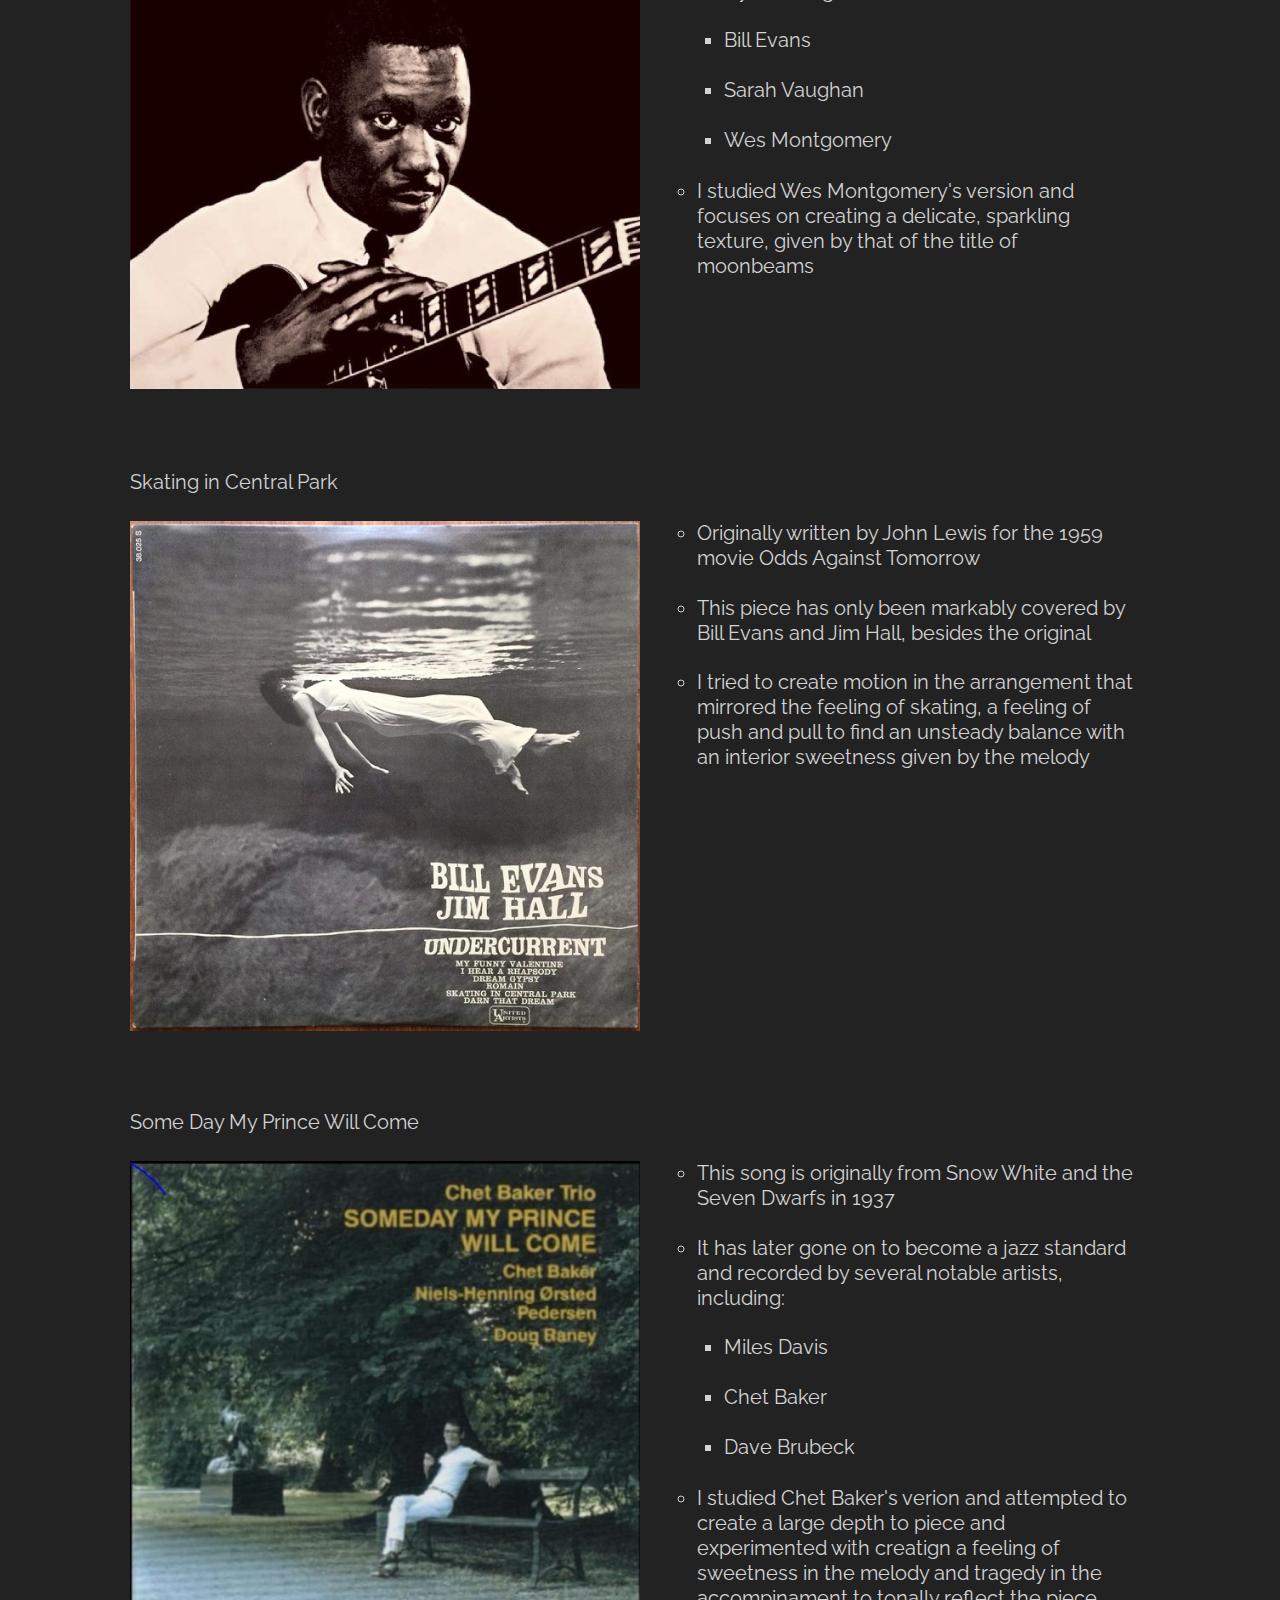
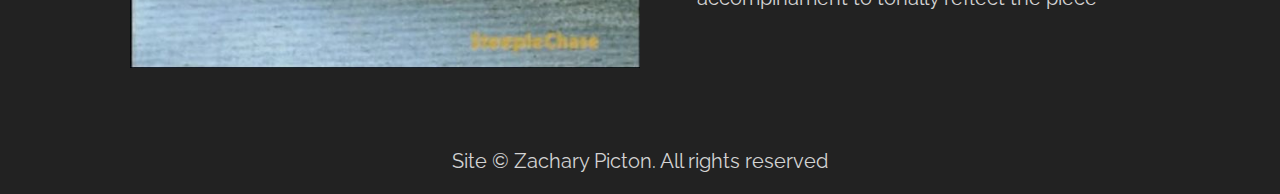
==== commit a8671fb4: "Test new address format for images" ====
--- a/music/index.html
+++ b/music/index.html
@@ -38,7 +38,7 @@
           <li class="title">Alice In Wonderland</li>
           <li class="photo">
             <figure class="alice">
-              <img src="assets/img/bill evans trio.jpg"
+              <img src="../assets/img/bill evans trio.jpg"
               alt="Photo of Bill Evans Trio Sunday at the Village Vanguard
               Album Cover"/>
               <figcaption>
@@ -213,7 +213,7 @@
           <li class="title">Some Day My Prince Will Come</li>
           <li class="photo">
             <figure class="prince">
-              <img src="/assets/img/Capture.JPG"
+              <img src="../assets/img/Capture.JPG"
               alt="Photo of Someday My Prince Will Come by Chet Baker" />
               <figcaption>
                 <ul class="info">
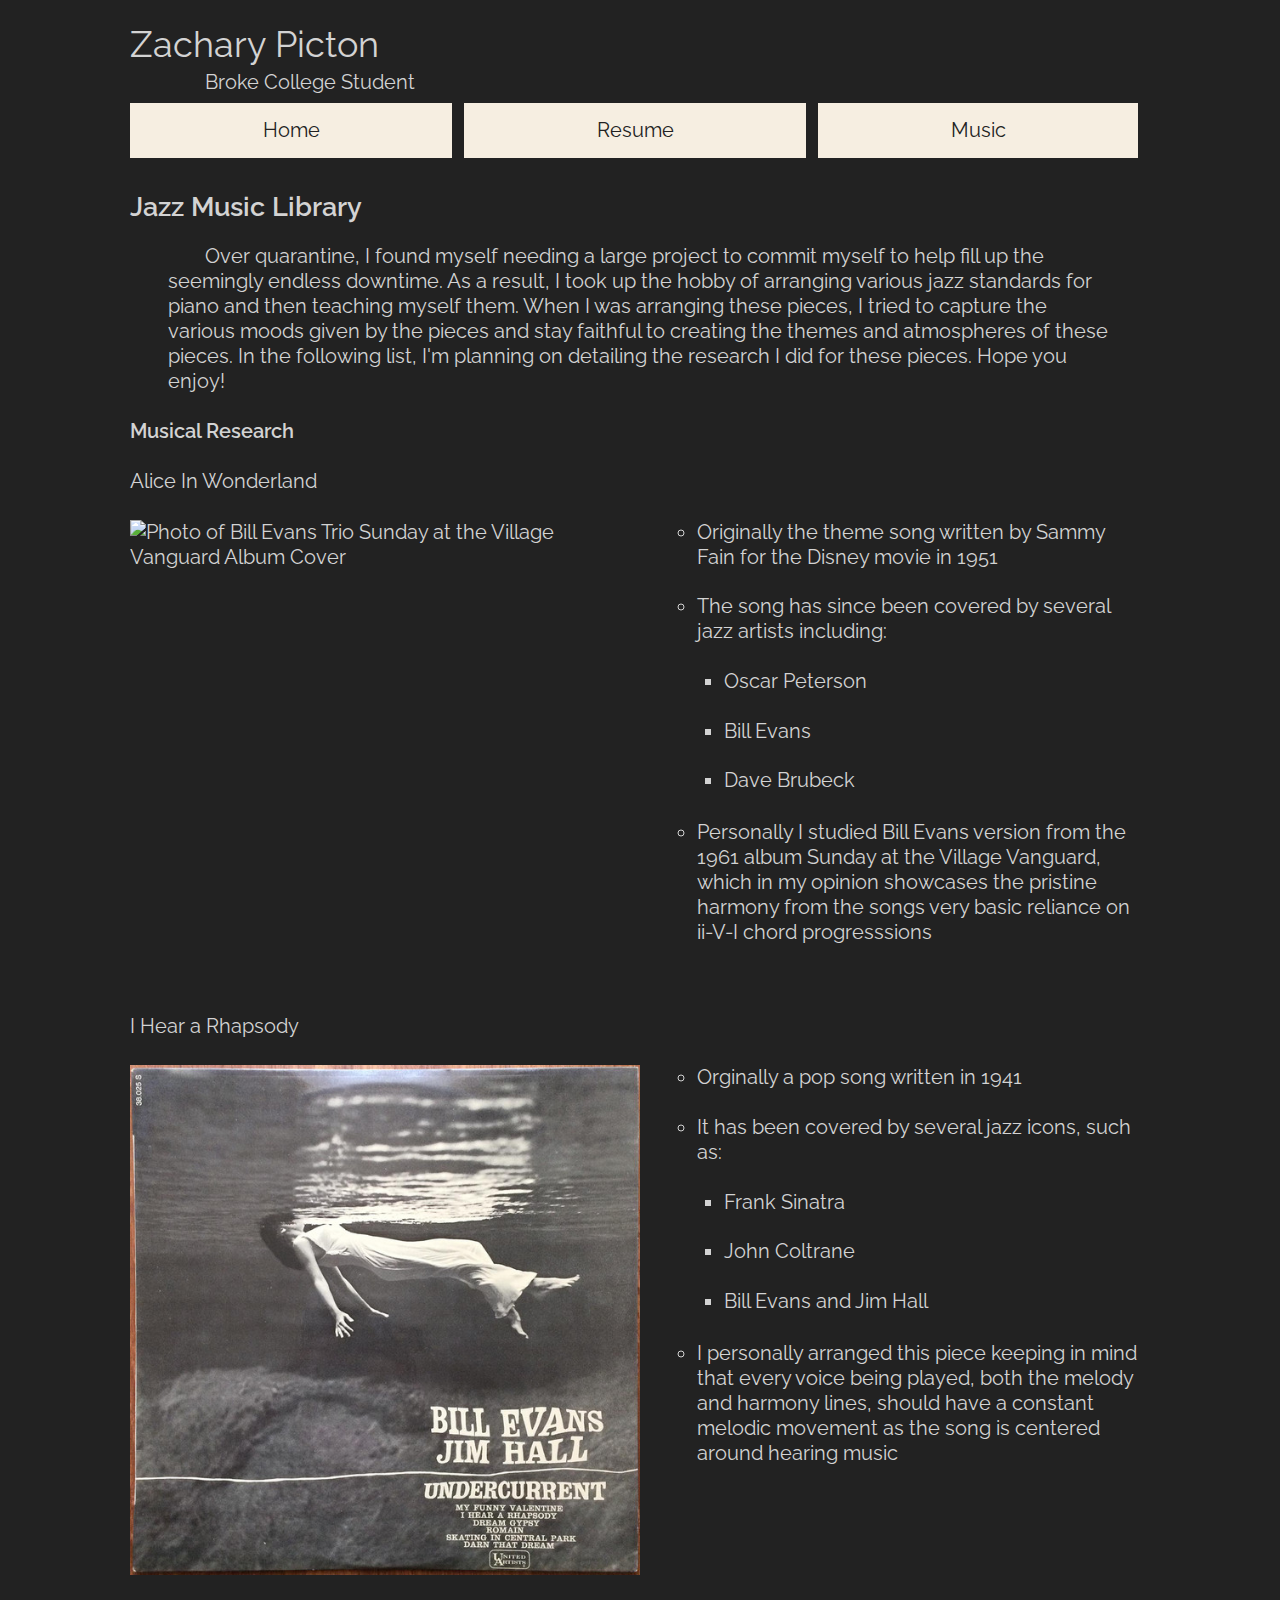
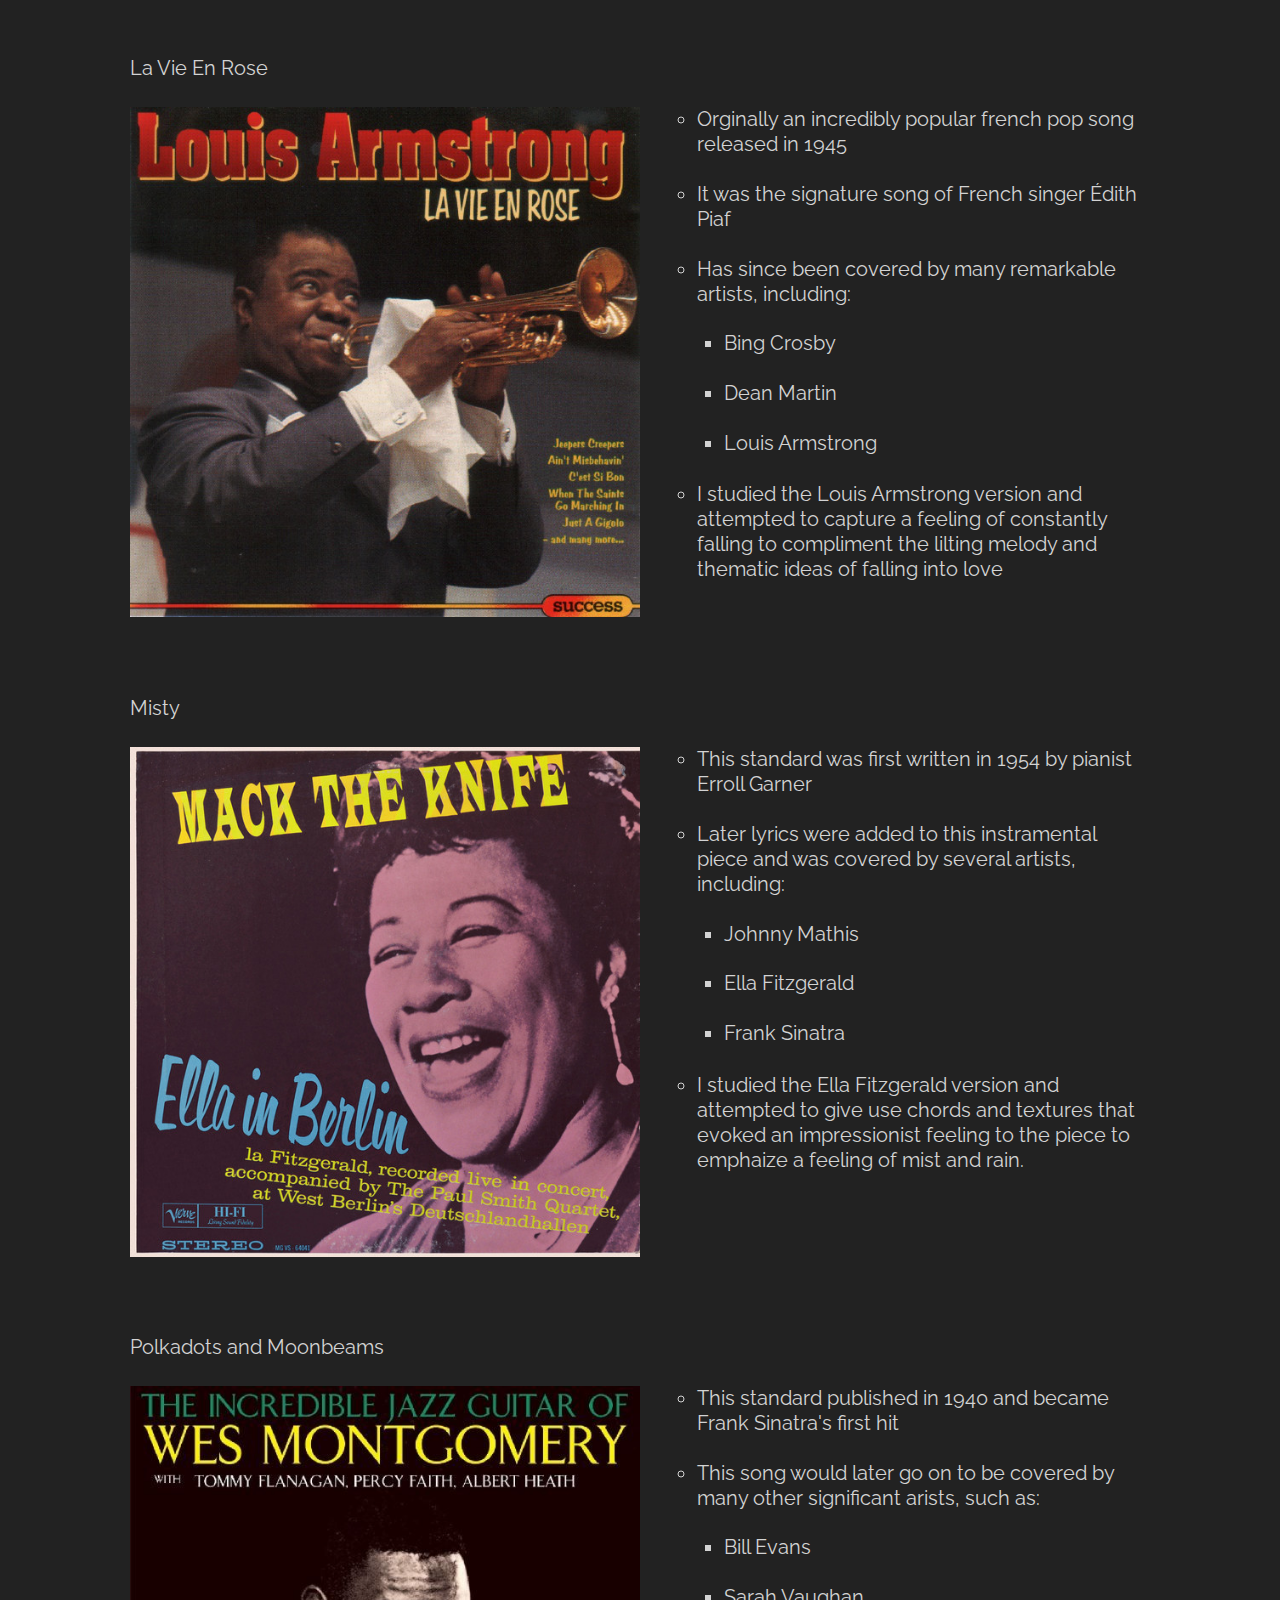
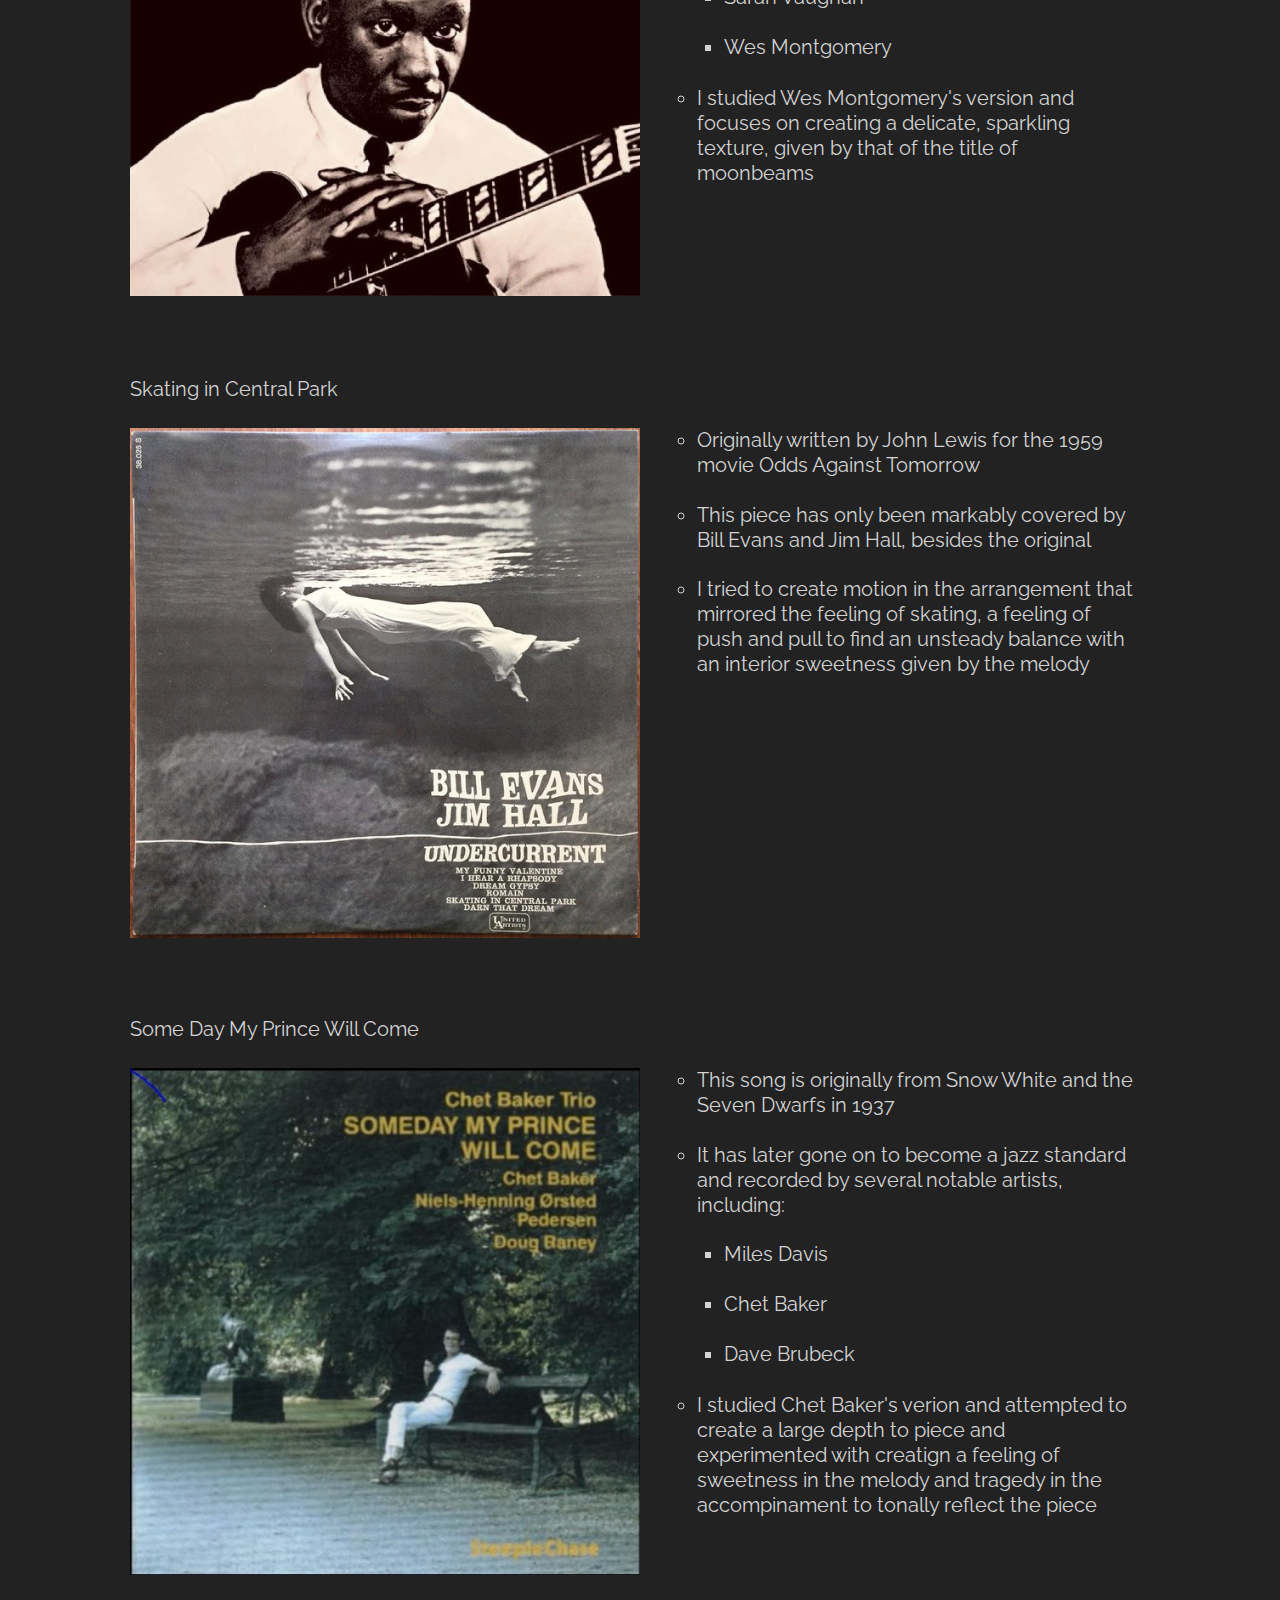
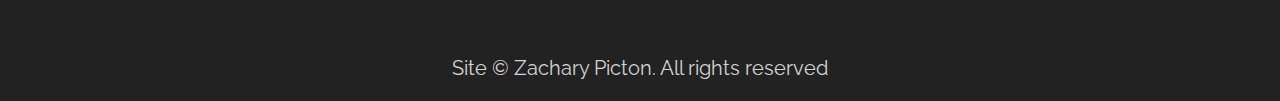
==== commit 40b4b876: "new address style images" ====
--- a/music/index.html
+++ b/music/index.html
@@ -38,7 +38,7 @@
           <li class="title">Alice In Wonderland</li>
           <li class="photo">
             <figure class="alice">
-              <img src="../assets/img/bill evans trio.jpg"
+              <img src="assets/img/bill evans trio.jpg"
               alt="Photo of Bill Evans Trio Sunday at the Village Vanguard
               Album Cover"/>
               <figcaption>
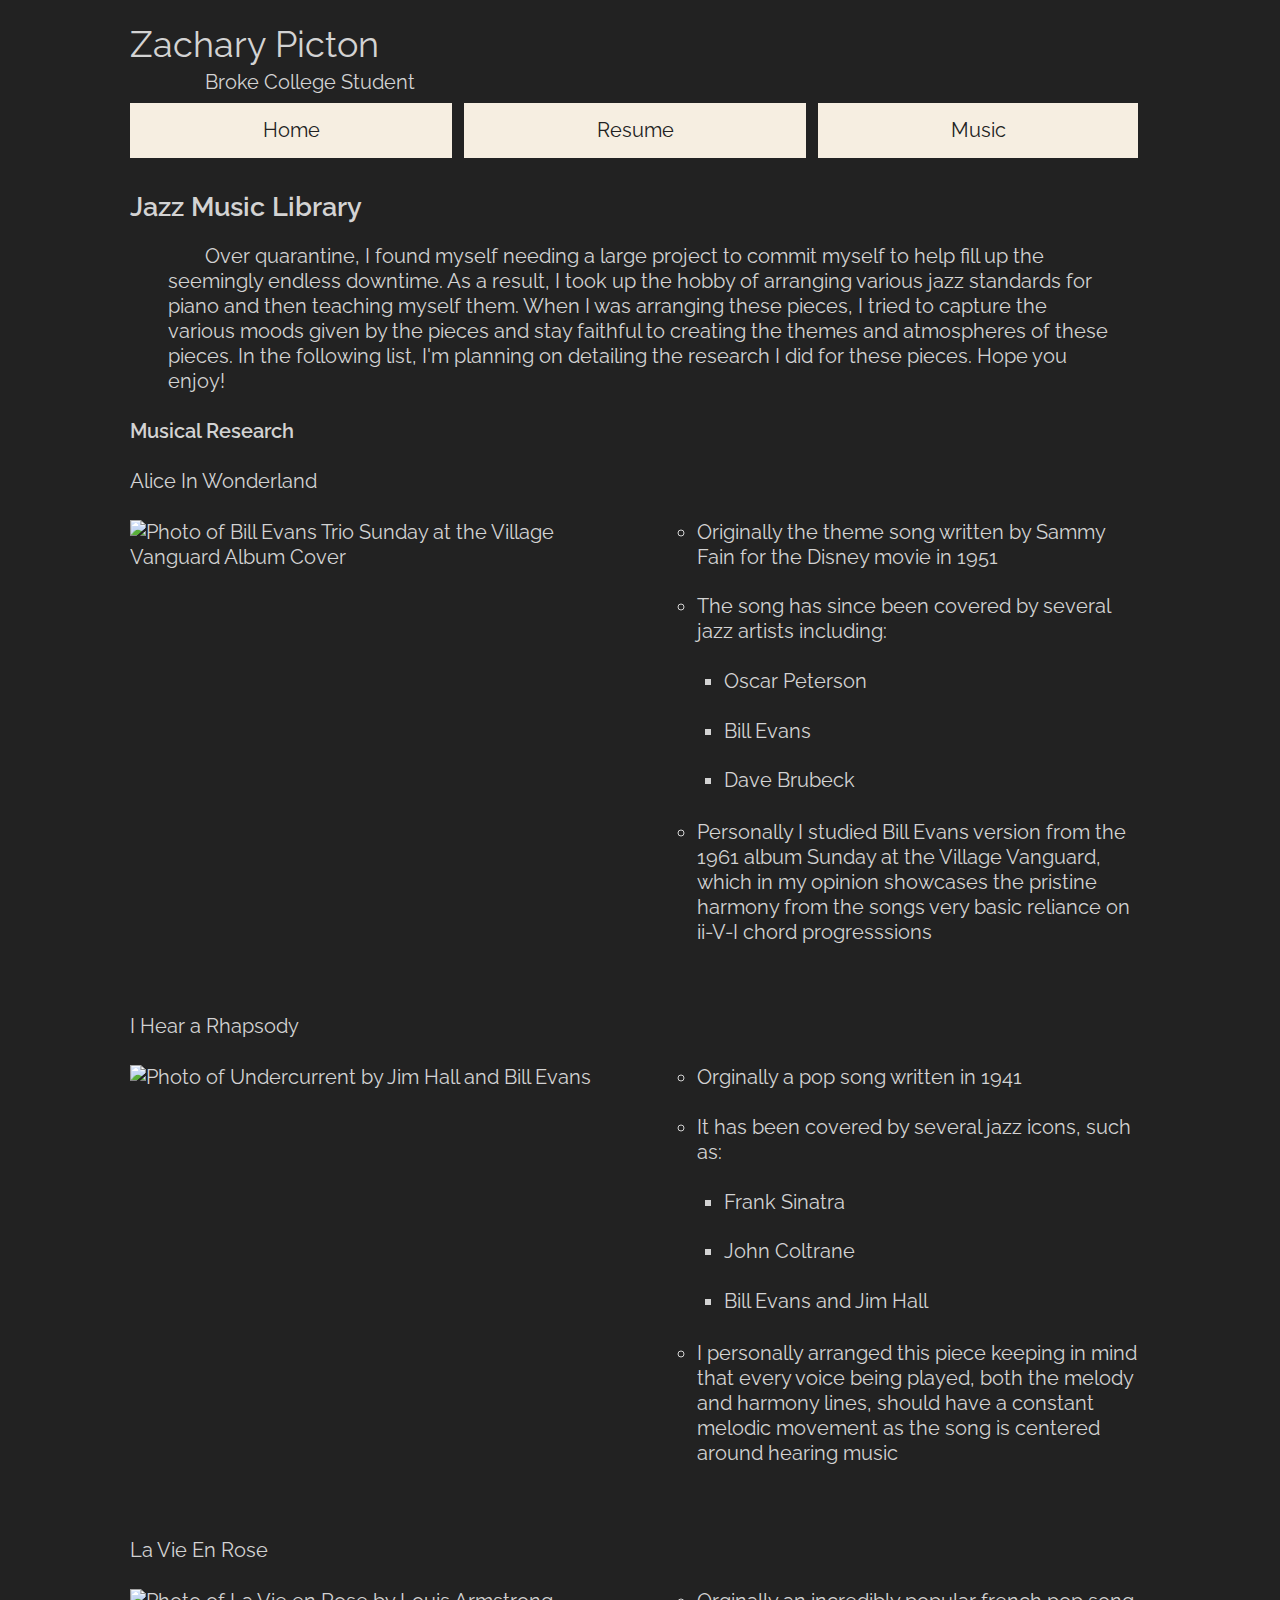
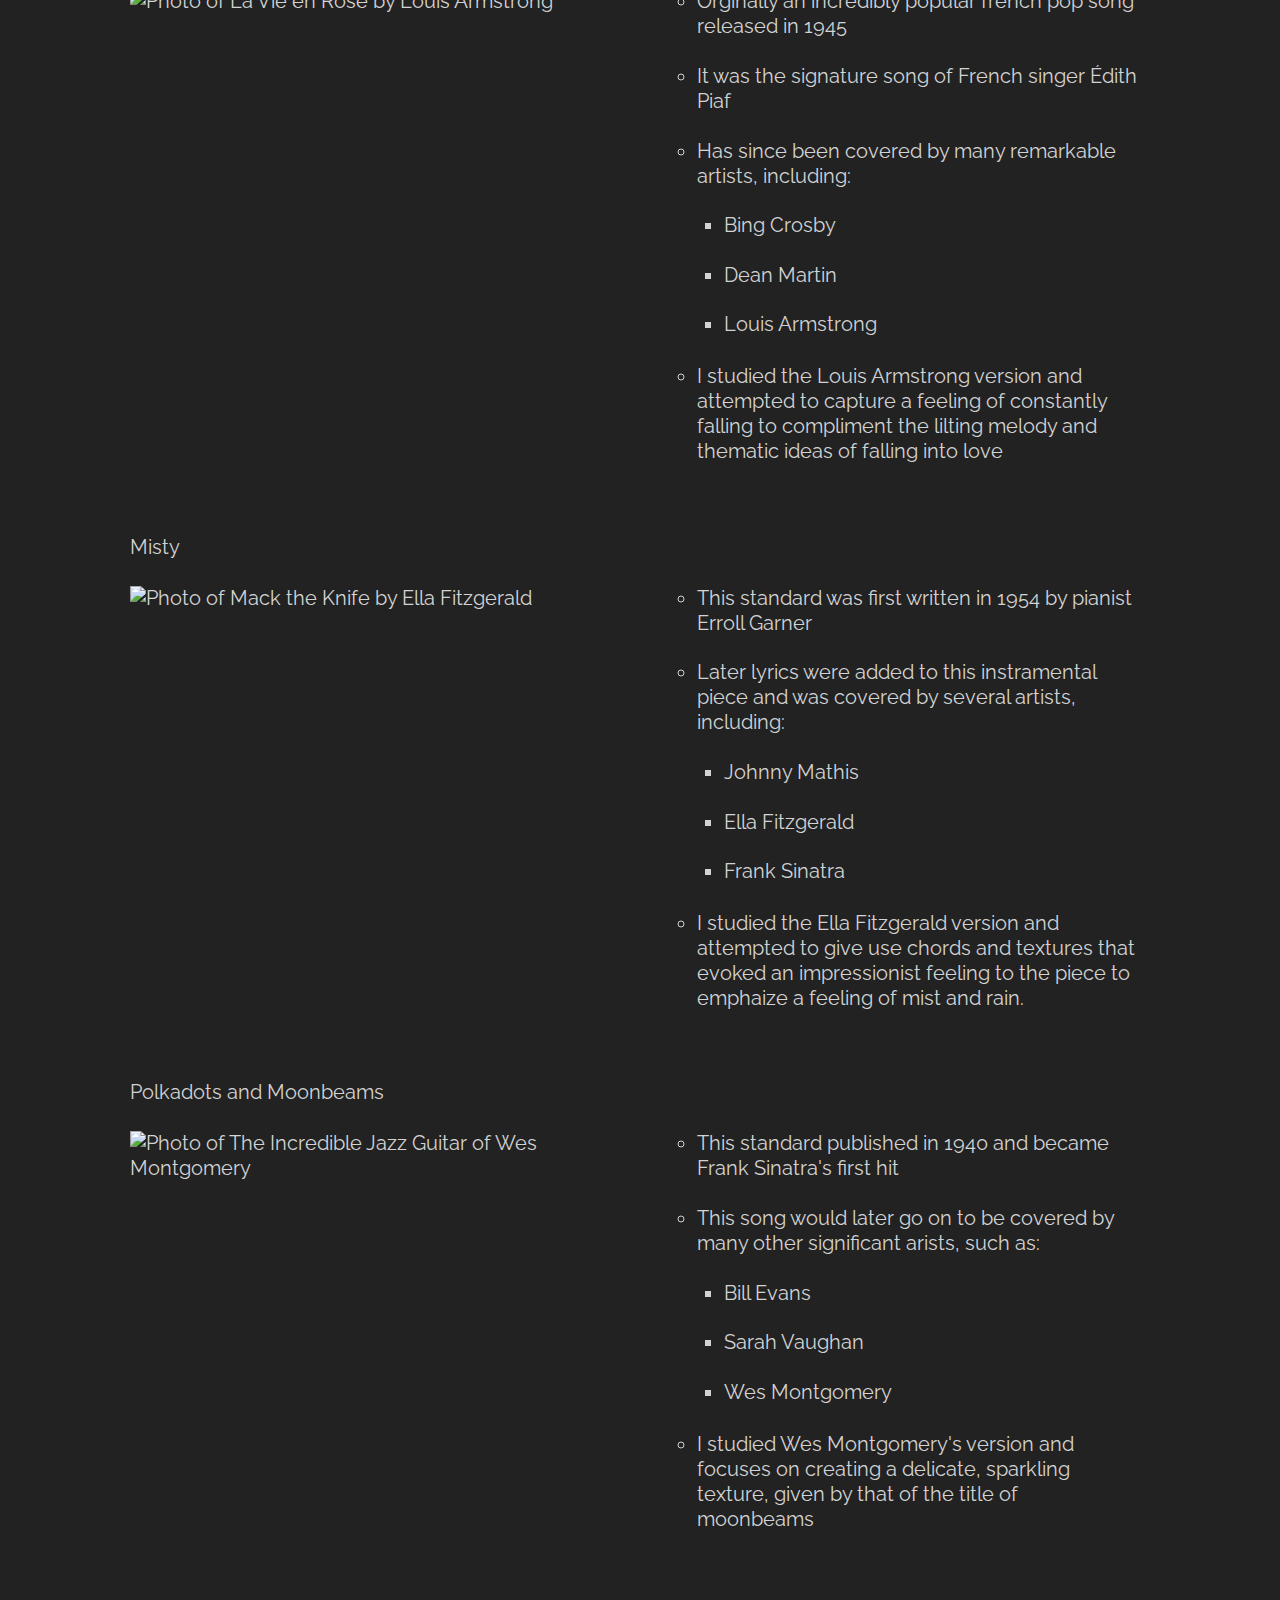
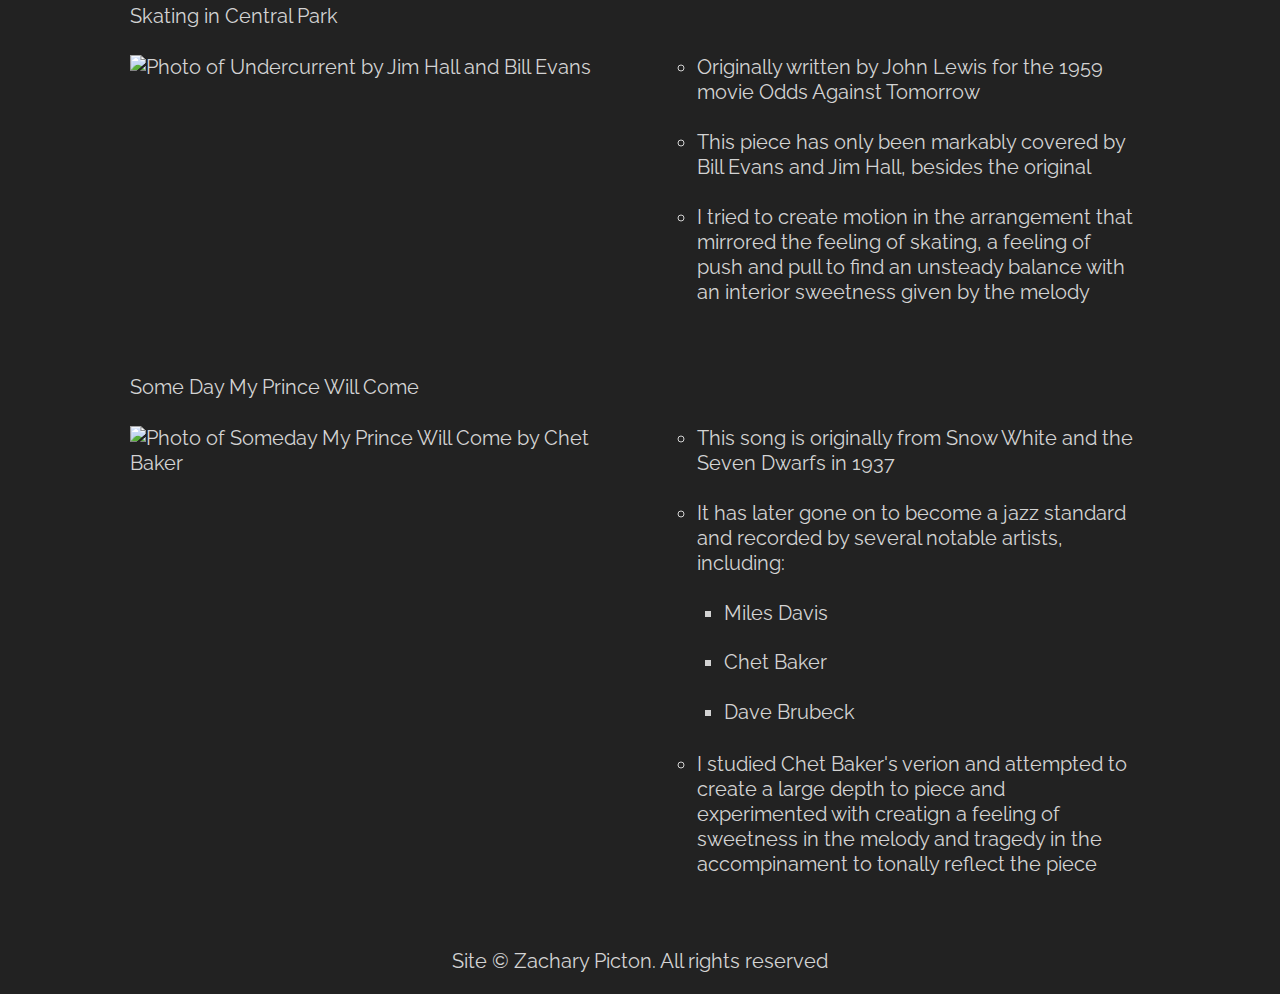
==== commit ae402776: "New image address attempt" ====
--- a/music/index.html
+++ b/music/index.html
@@ -38,7 +38,7 @@
           <li class="title">Alice In Wonderland</li>
           <li class="photo">
             <figure class="alice">
-              <img src="assets/img/bill evans trio.jpg"
+              <img src="./assets/img/bill evans trio.jpg"
               alt="Photo of Bill Evans Trio Sunday at the Village Vanguard
               Album Cover"/>
               <figcaption>
@@ -69,7 +69,7 @@
           <li class="title">I Hear a Rhapsody</li>
           <li class="photo">
             <figure class="rhapsody">
-              <img src="/assets/img/skating.jpg"
+              <img src="./assets/img/skating.jpg"
               alt="Photo of Undercurrent by Jim Hall and Bill Evans" />
               <figcaption>
                 <ul class="info">
@@ -98,7 +98,7 @@
           <li class="title">La Vie En Rose</li>
           <li class="photo">
             <figure class="rose">
-              <img src="/assets/img/la vie en rose.jpg"
+              <img src="./assets/img/la vie en rose.jpg"
               alt="Photo of La Vie en Rose by Louis Armstrong" />
               <figcaption>
                 <ul class="info">
@@ -130,7 +130,7 @@
           <li class="title">Misty</li>
           <li class="photo">
             <figure class="misty">
-              <img src="/assets/img/misty.jpg"
+              <img src="./assets/img/misty.jpg"
               alt="Photo of Mack the Knife by Ella Fitzgerald" />
               <figcaption>
                 <ul class="info">
@@ -159,7 +159,7 @@
           <li class="title">Polkadots and Moonbeams</li>
           <li class="photo">
             <figure class="polkadots">
-              <img src="/assets/img/polkadots and moonbeams.jpg"
+              <img src="./assets/img/polkadots and moonbeams.jpg"
               alt="Photo of The Incredible Jazz Guitar of Wes Montgomery" />
               <figcaption>
                 <ul class="info">
@@ -188,7 +188,7 @@
           <li class="title">Skating in Central Park</li>
           <li class="photo">
             <figure class="central">
-              <img src="/assets/img/skating.jpg"
+              <img src="./assets/img/skating.jpg"
               alt="Photo of Undercurrent by Jim Hall and Bill Evans" />
               <figcaption>
                 <ul class="info">
@@ -213,7 +213,7 @@
           <li class="title">Some Day My Prince Will Come</li>
           <li class="photo">
             <figure class="prince">
-              <img src="../assets/img/Capture.JPG"
+              <img src="./assets/img/Capture.JPG"
               alt="Photo of Someday My Prince Will Come by Chet Baker" />
               <figcaption>
                 <ul class="info">
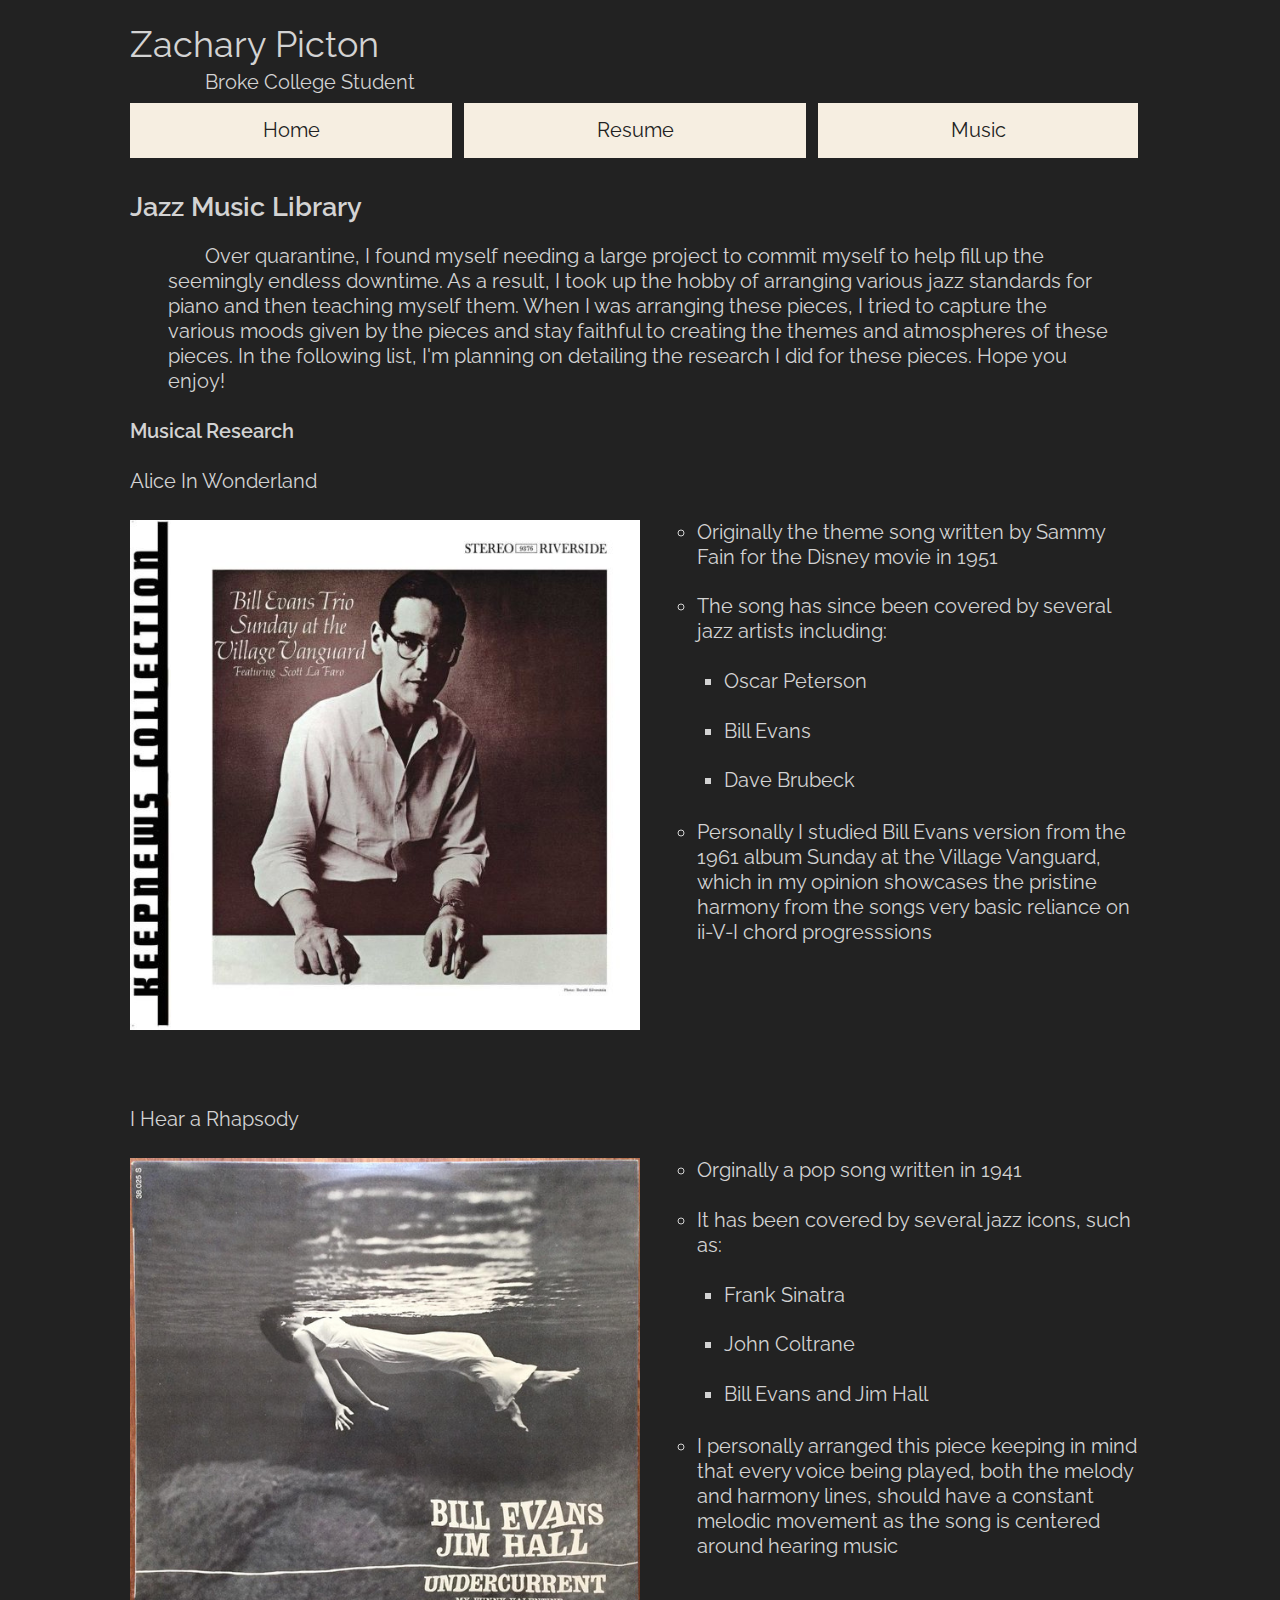
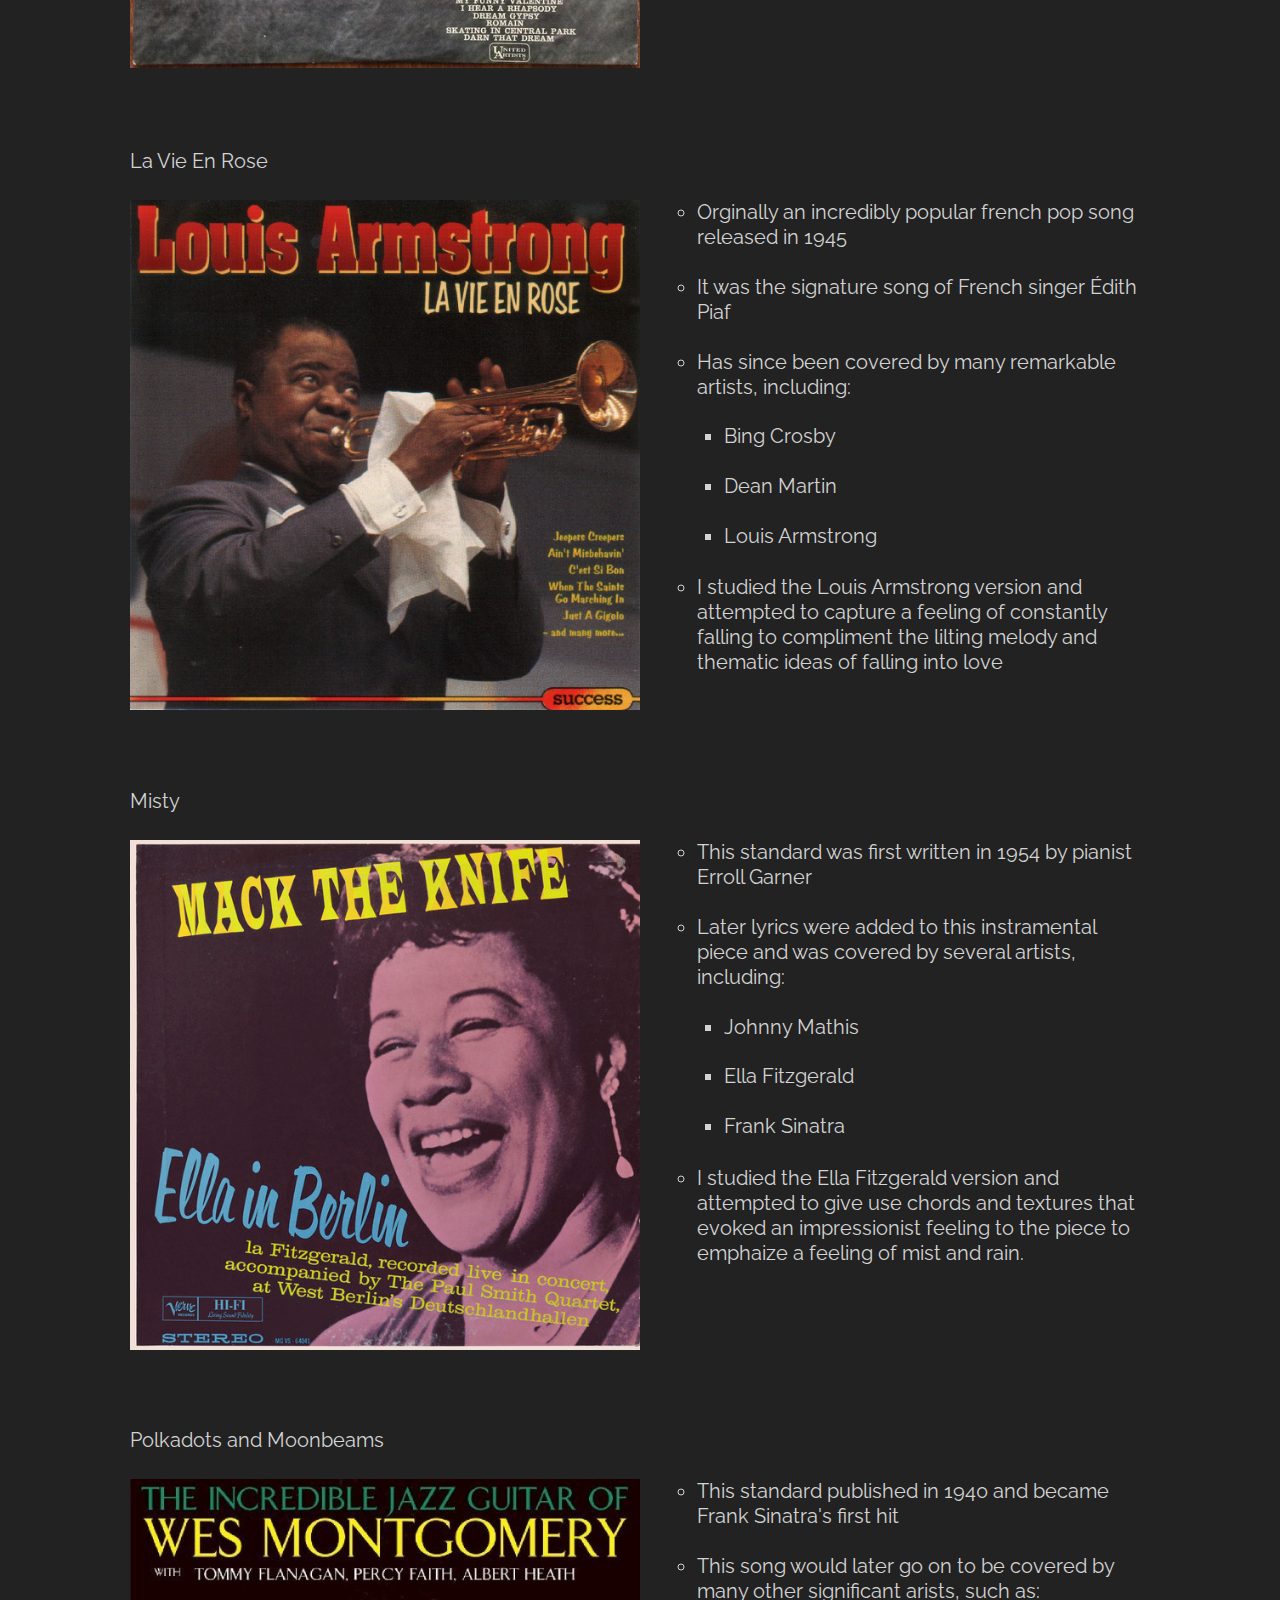
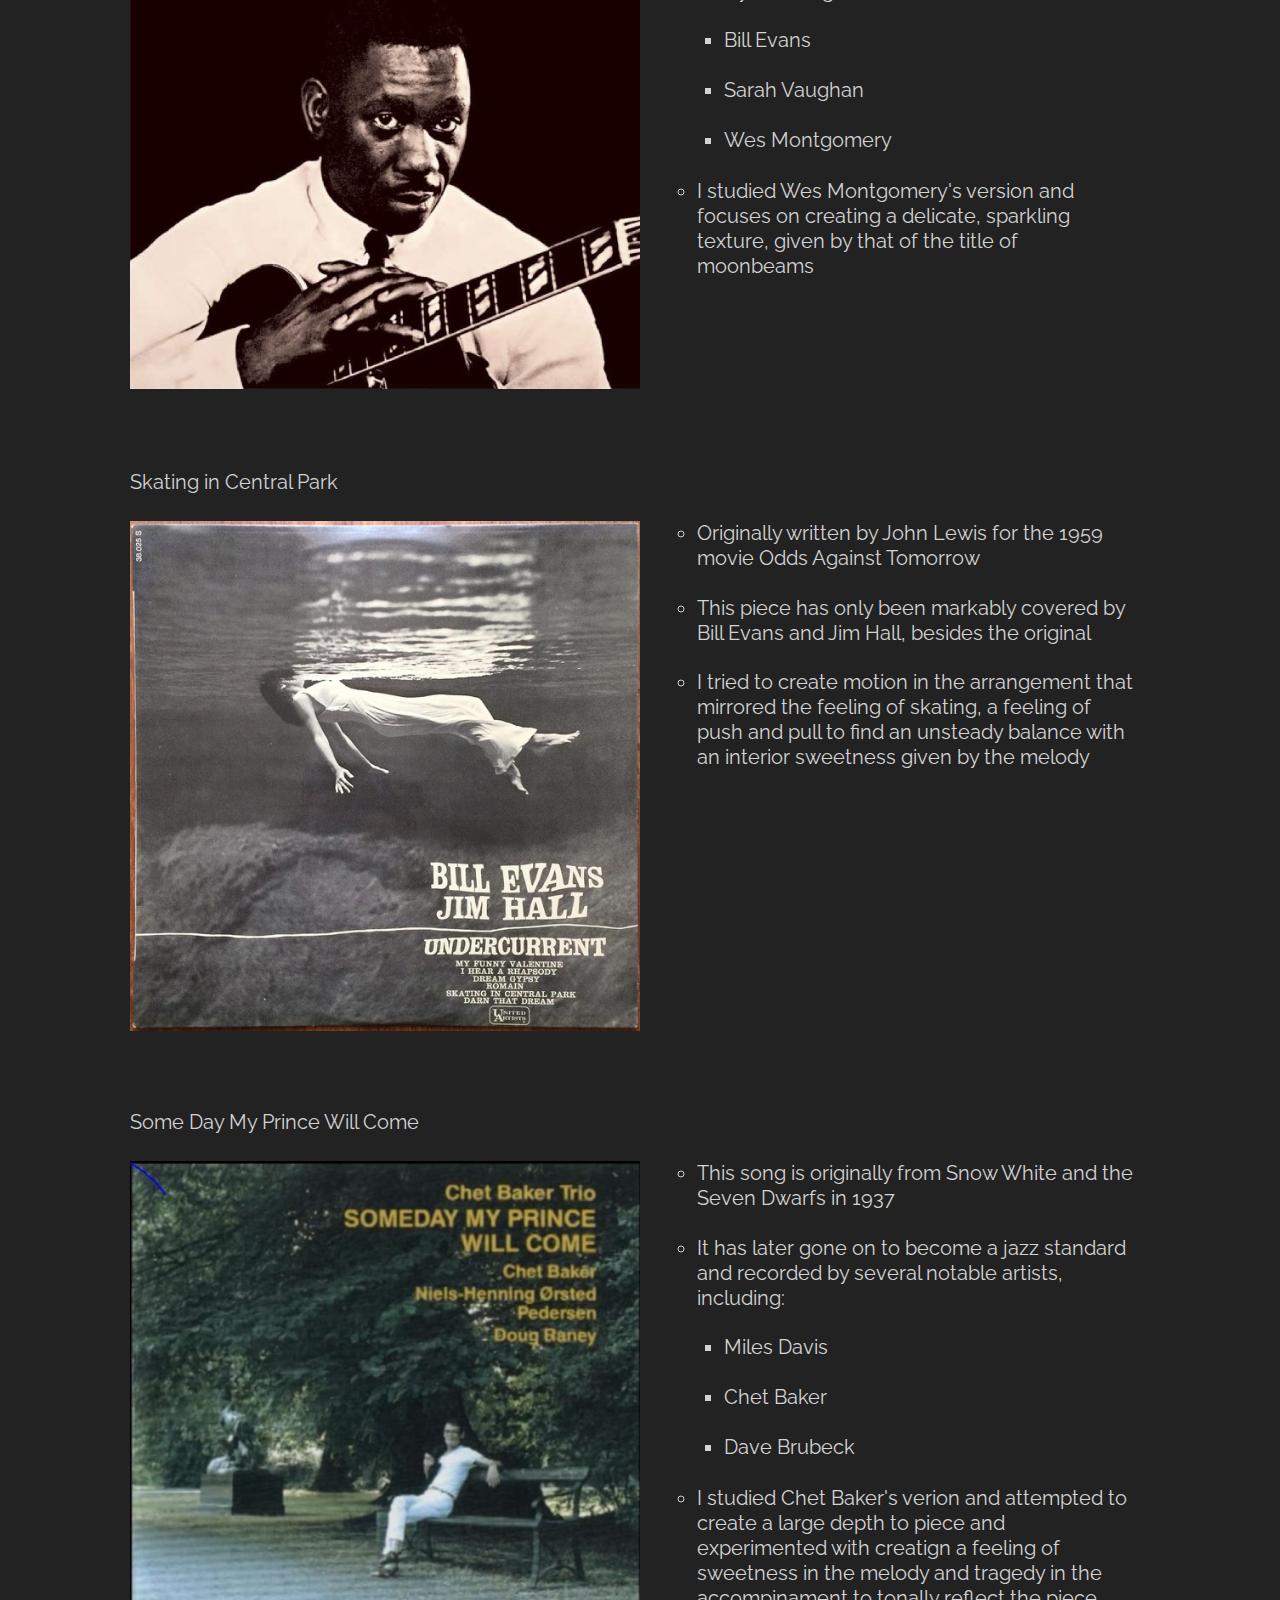
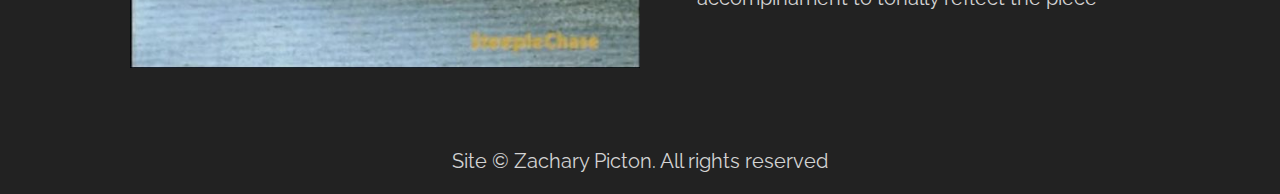
==== commit c5cee2e2: "Make new file names for images and links" ====
--- a/music/index.html
+++ b/music/index.html
@@ -38,7 +38,7 @@
           <li class="title">Alice In Wonderland</li>
           <li class="photo">
             <figure class="alice">
-              <img src="./assets/img/bill evans trio.jpg"
+              <img src="../assets/img/alice.jpg"
               alt="Photo of Bill Evans Trio Sunday at the Village Vanguard
               Album Cover"/>
               <figcaption>
@@ -69,7 +69,7 @@
           <li class="title">I Hear a Rhapsody</li>
           <li class="photo">
             <figure class="rhapsody">
-              <img src="./assets/img/skating.jpg"
+              <img src="../assets/img/skating.jpg"
               alt="Photo of Undercurrent by Jim Hall and Bill Evans" />
               <figcaption>
                 <ul class="info">
@@ -98,7 +98,7 @@
           <li class="title">La Vie En Rose</li>
           <li class="photo">
             <figure class="rose">
-              <img src="./assets/img/la vie en rose.jpg"
+              <img src="../assets/img/rose.jpg"
               alt="Photo of La Vie en Rose by Louis Armstrong" />
               <figcaption>
                 <ul class="info">
@@ -130,7 +130,7 @@
           <li class="title">Misty</li>
           <li class="photo">
             <figure class="misty">
-              <img src="./assets/img/misty.jpg"
+              <img src="../assets/img/misty.jpg"
               alt="Photo of Mack the Knife by Ella Fitzgerald" />
               <figcaption>
                 <ul class="info">
@@ -159,7 +159,7 @@
           <li class="title">Polkadots and Moonbeams</li>
           <li class="photo">
             <figure class="polkadots">
-              <img src="./assets/img/polkadots and moonbeams.jpg"
+              <img src="../assets/img/polkadots.jpg"
               alt="Photo of The Incredible Jazz Guitar of Wes Montgomery" />
               <figcaption>
                 <ul class="info">
@@ -188,7 +188,7 @@
           <li class="title">Skating in Central Park</li>
           <li class="photo">
             <figure class="central">
-              <img src="./assets/img/skating.jpg"
+              <img src="../assets/img/skating.jpg"
               alt="Photo of Undercurrent by Jim Hall and Bill Evans" />
               <figcaption>
                 <ul class="info">
@@ -213,7 +213,7 @@
           <li class="title">Some Day My Prince Will Come</li>
           <li class="photo">
             <figure class="prince">
-              <img src="./assets/img/Capture.JPG"
+              <img src="../assets/img/prince.jpg"
               alt="Photo of Someday My Prince Will Come by Chet Baker" />
               <figcaption>
                 <ul class="info">
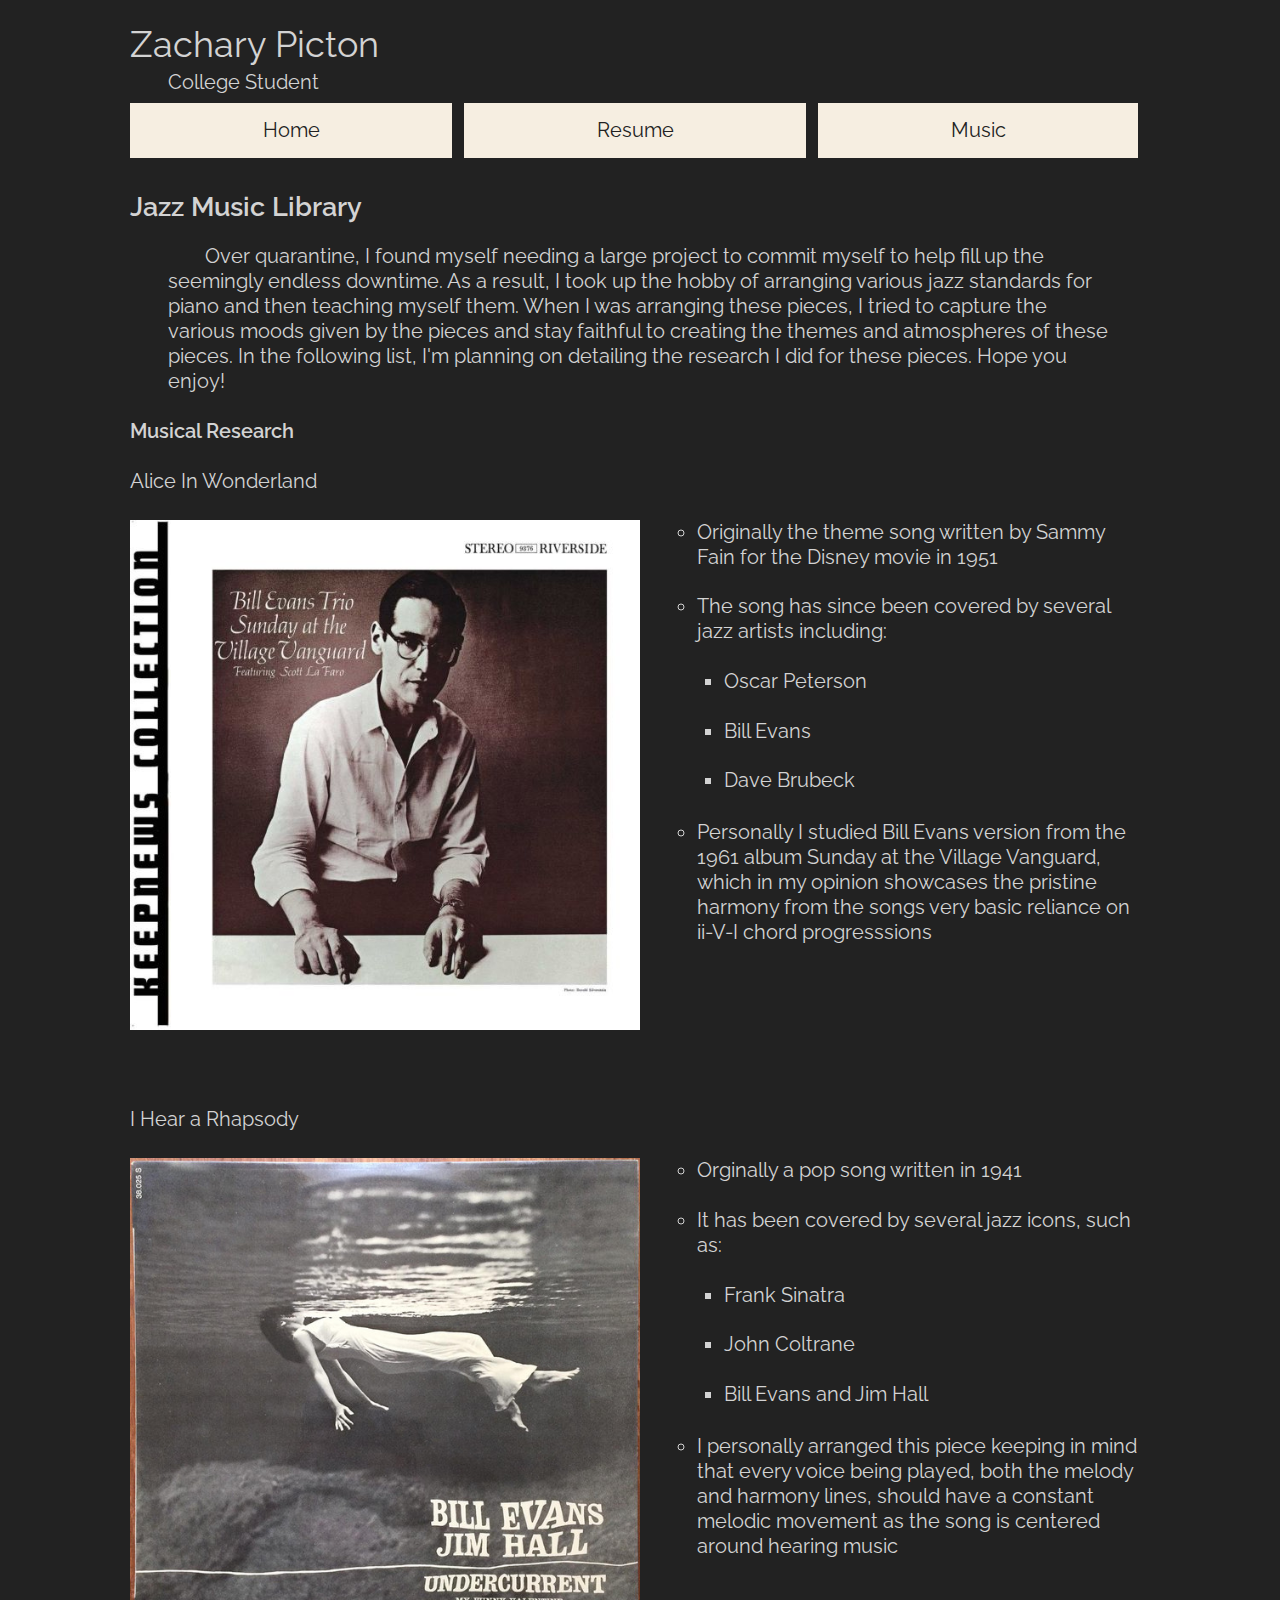
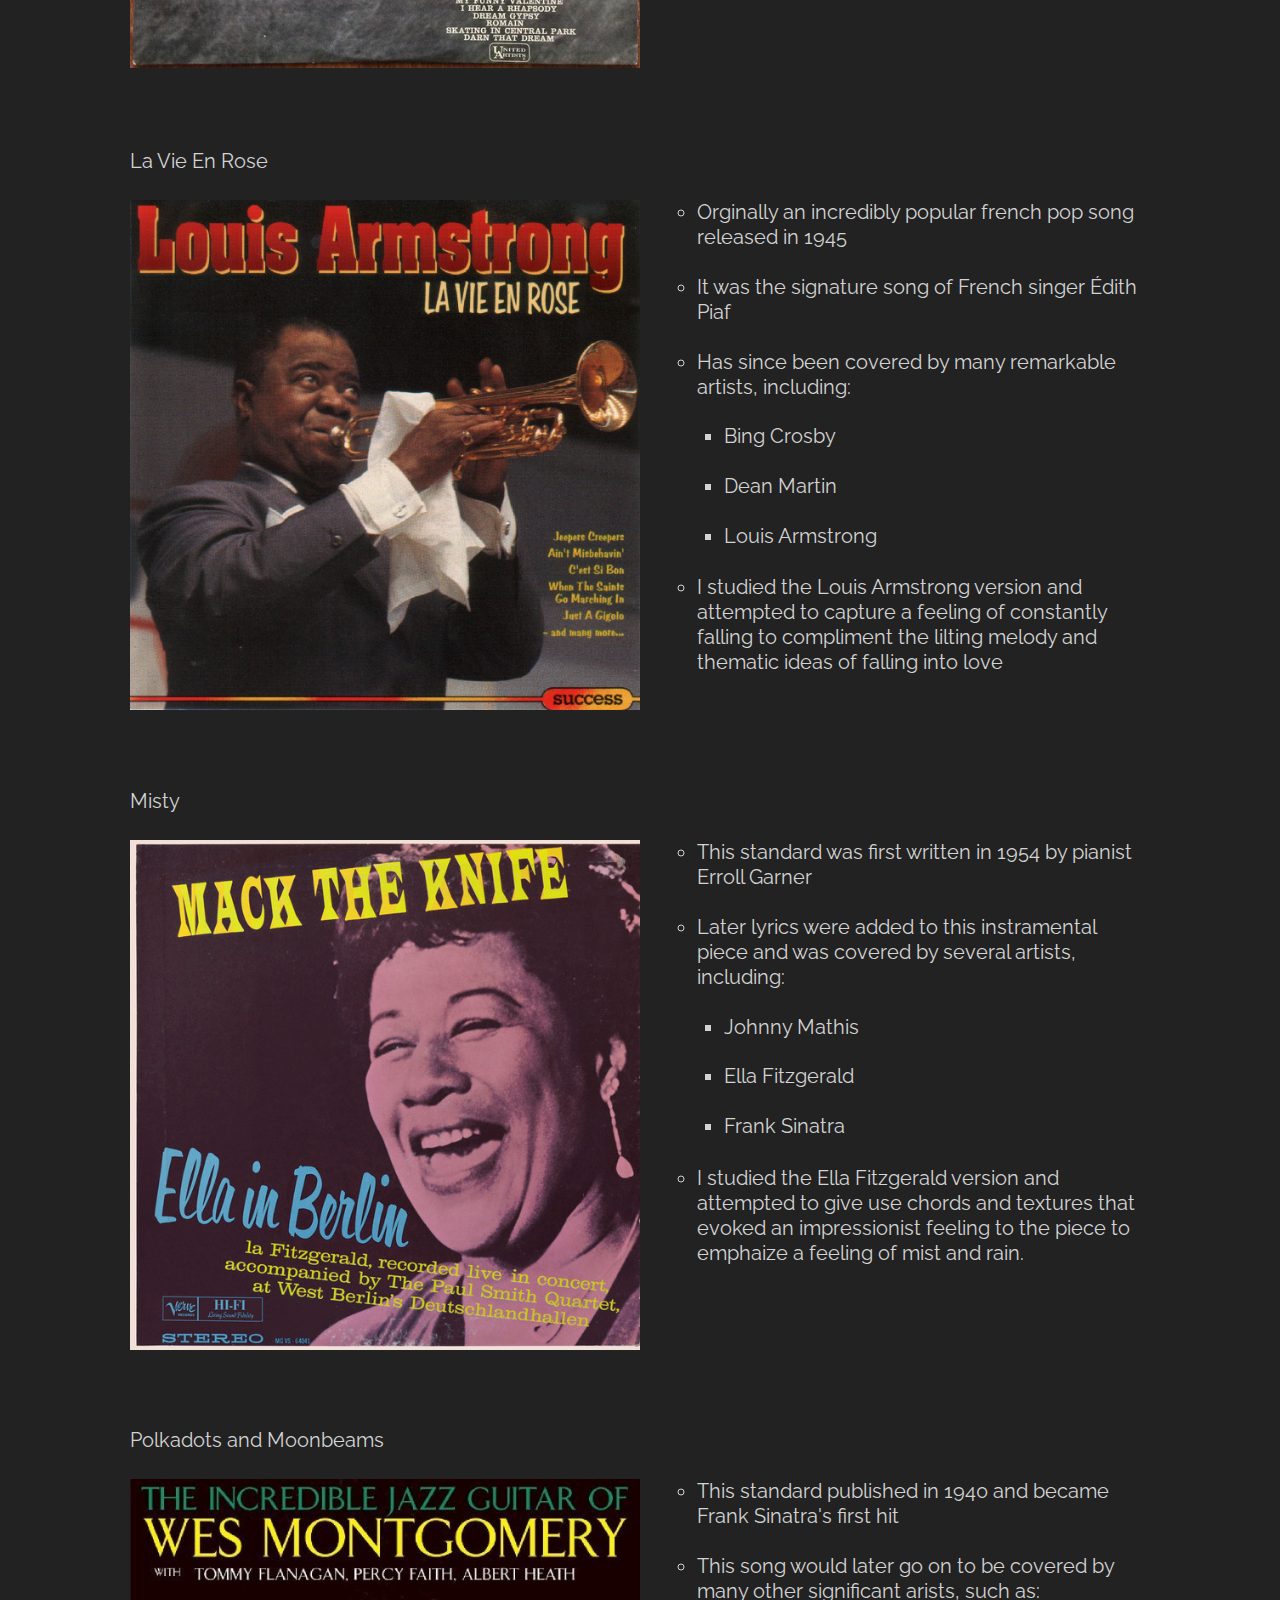
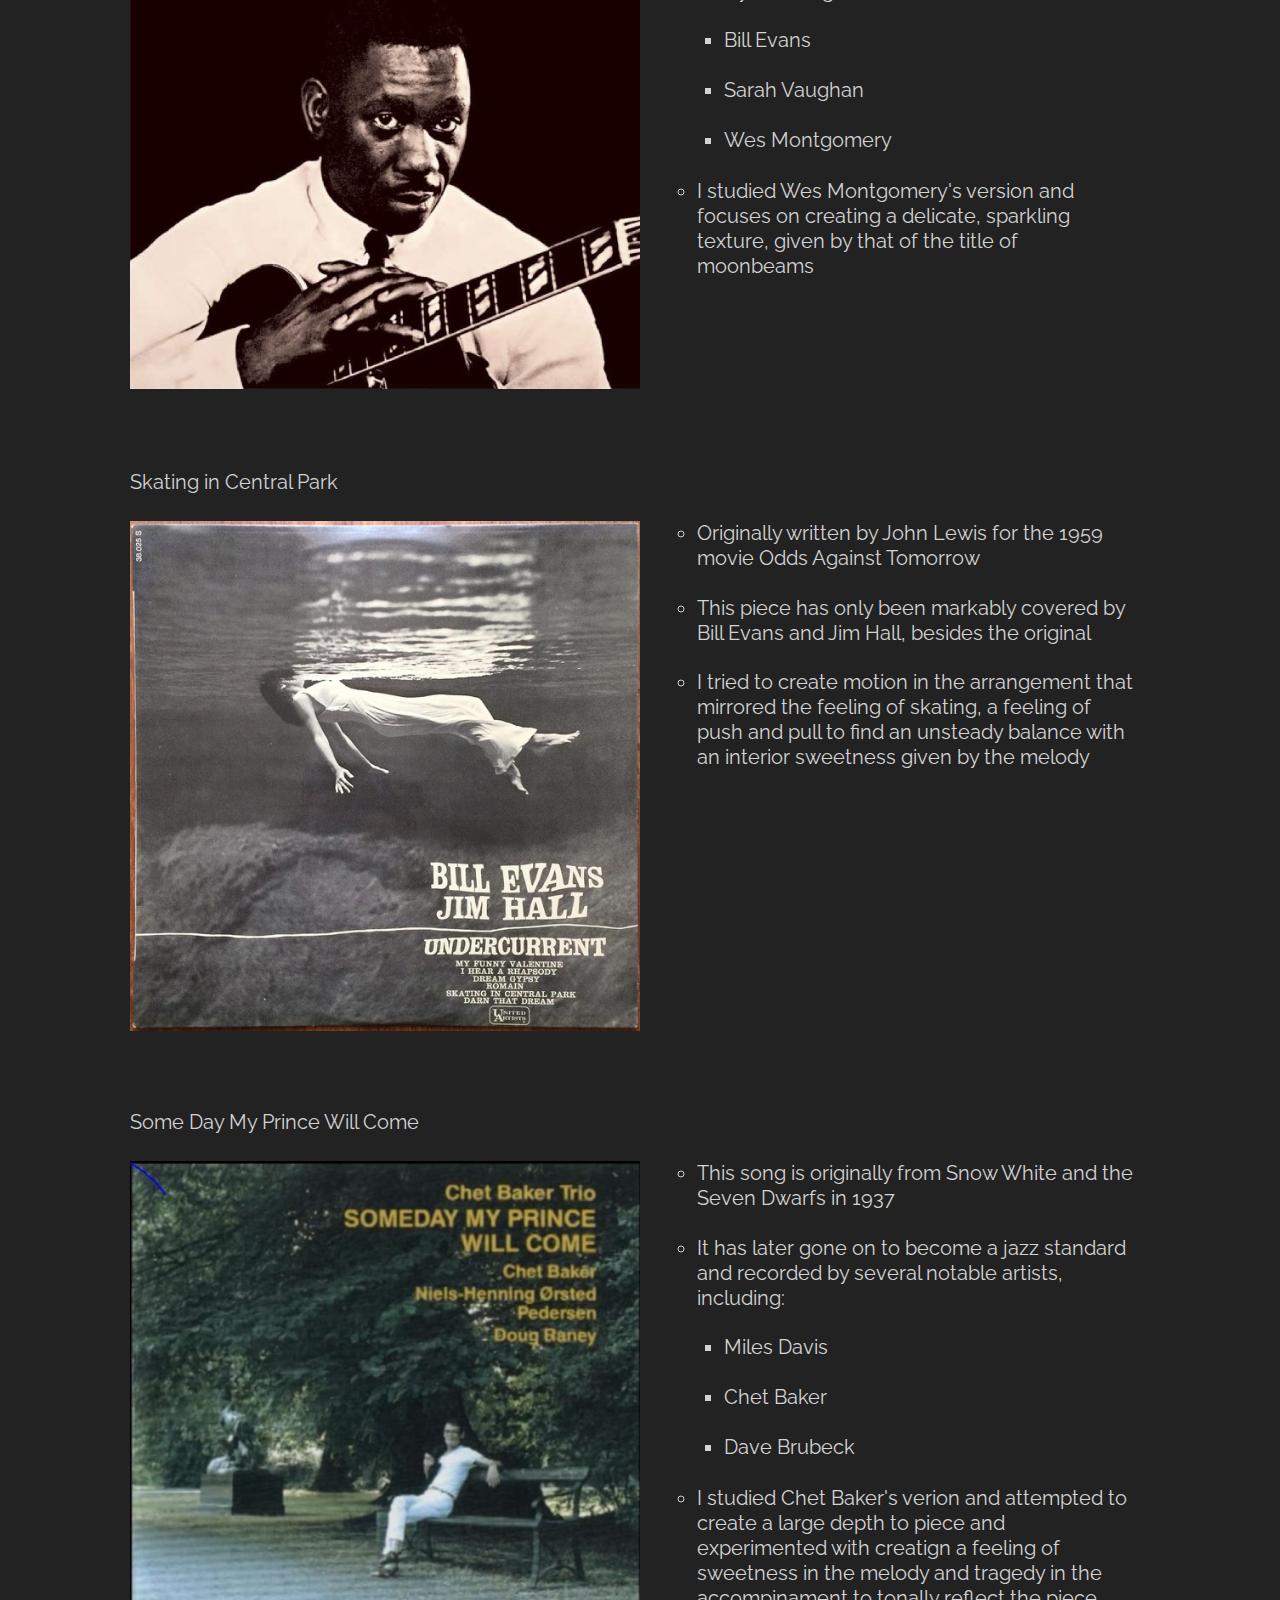
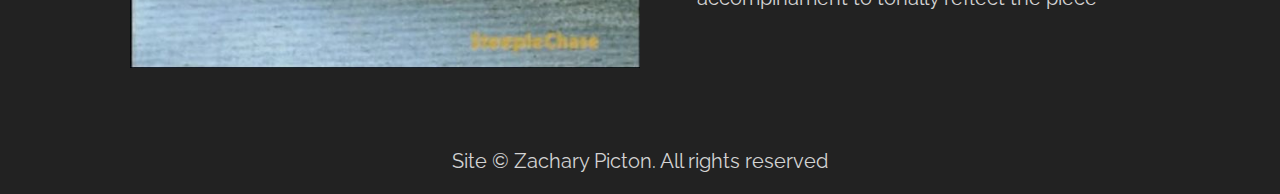
==== commit 952e0d14: "Update subheader and indentation" ====
--- a/music/index.html
+++ b/music/index.html
@@ -9,7 +9,7 @@
   <body>
     <header id="header">
       <h1>Zachary Picton</h1>
-      <p class="subheader">Broke College Student</p>
+      <p class="subheader">College Student</p>
     </header>
     <nav id="navigation">
       <ul class="nav">
--- a/assets/css/screen.css
+++ b/assets/css/screen.css
@@ -71,10 +71,6 @@
   padding-right: 0.55555em; /*11.111/20=.55555*/
 }
 
-p.subheader {
-  text-indent: 0;
-}
-
 p.footer {
   text-indent: 0;
   text-align: center;
@@ -142,7 +138,9 @@
   padding-bottom: 0.9em; /*18/20=.9*/
 }
 
-
+p.subheader {
+  text-indent: 0;
+}
 
 /* layout styles */
 
@@ -202,9 +200,7 @@
   h3 {
     font-weight: 600;
   }
-  p.subheader {
-    text-indent: 1.875em; /*37.5/20=1.875*/
-  }
+
 }
 
 @media screen and (min-width: 37.5em) { /*600/16=37.5*/
